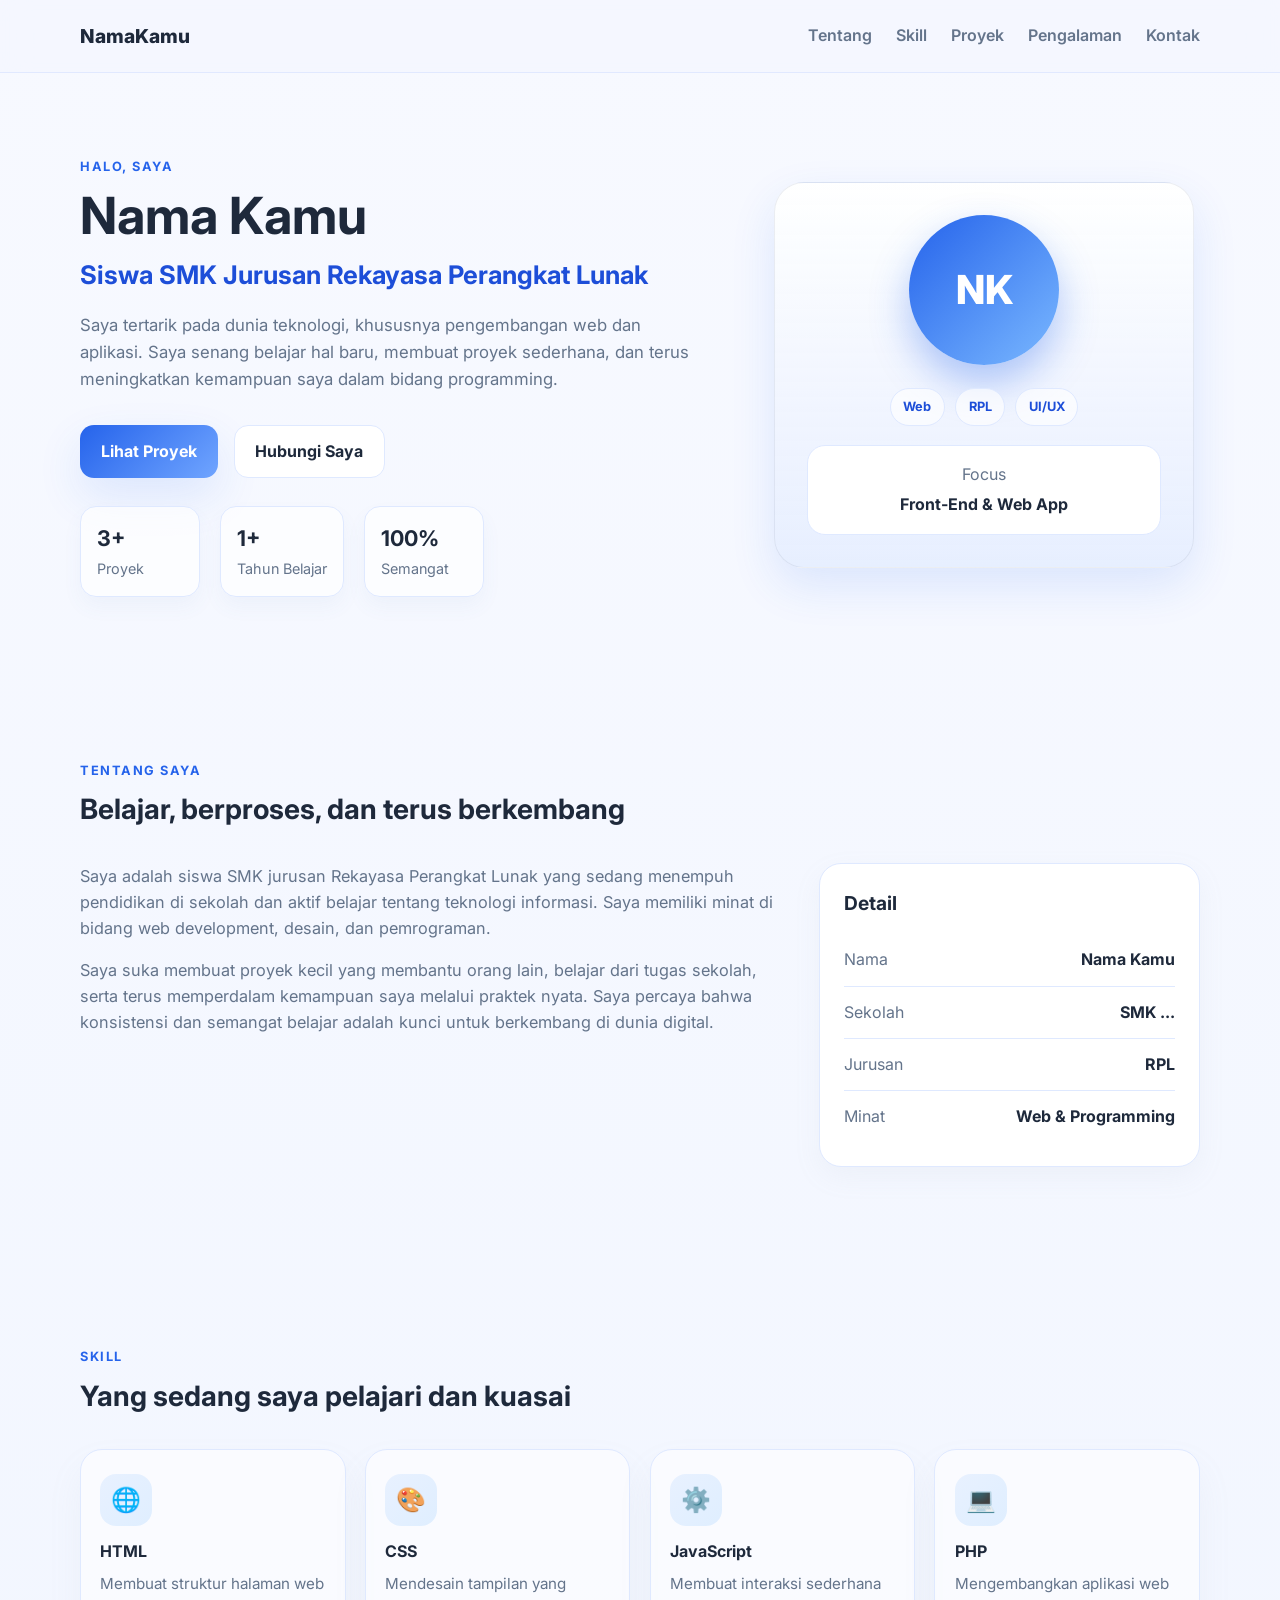
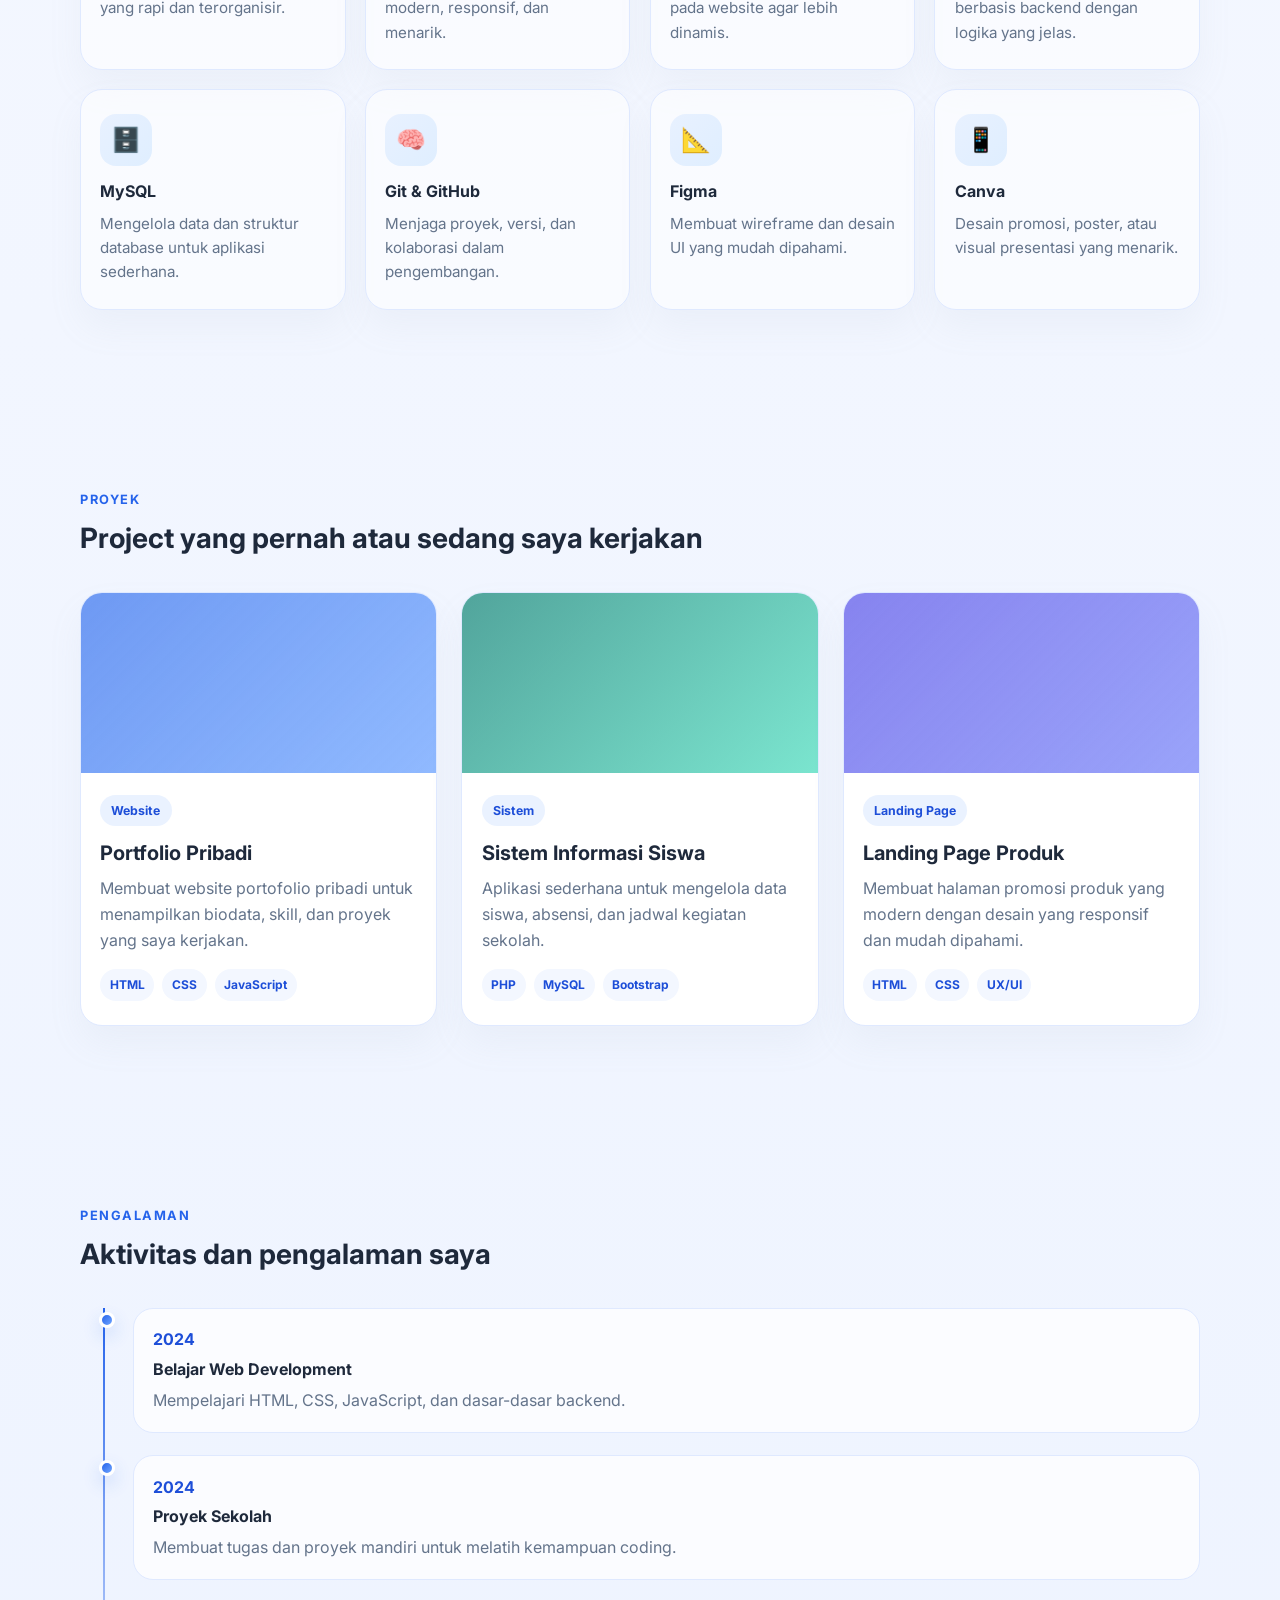
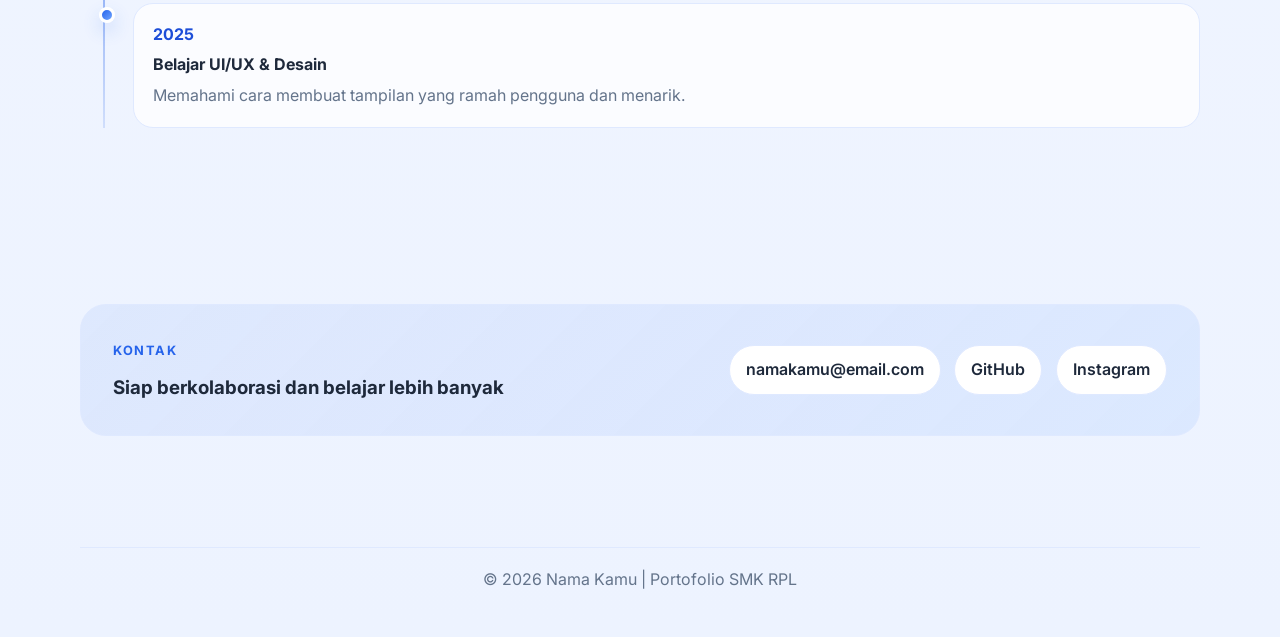
==== index.html @ 7b2271f1 "Add responsive portfolio website for SMK RPL student" ====
<!DOCTYPE html>
<html lang="id">
  <head>
    <meta charset="UTF-8" />
    <meta name="viewport" content="width=device-width, initial-scale=1.0" />
    <meta
      name="description"
      content="Portofolio siswa SMK jurusan Rekayasa Perangkat Lunak."
    />
    <title>Portofolio | Nama Kamu</title>
    <link rel="preconnect" href="https://fonts.googleapis.com" />
    <link rel="preconnect" href="https://fonts.gstatic.com" crossorigin />
    <link
      href="https://fonts.googleapis.com/css2?family=Inter:wght@400;500;600;700;800&display=swap"
      rel="stylesheet"
    />
    <link rel="stylesheet" href="style.css" />
  </head>
  <body>
    <header class="header">
      <div class="container nav">
        <a href="#home" class="brand">NamaKamu</a>
        <nav class="nav-menu" id="navMenu">
          <a href="#about">Tentang</a>
          <a href="#skills">Skill</a>
          <a href="#projects">Proyek</a>
          <a href="#experience">Pengalaman</a>
          <a href="#contact">Kontak</a>
        </nav>
        <button class="menu-toggle" id="menuToggle" aria-label="Buka menu">
          <span></span>
          <span></span>
          <span></span>
        </button>
      </div>
    </header>

    <main>
      <section class="hero" id="home">
        <div class="container hero-grid">
          <div class="hero-content">
            <p class="eyebrow">Halo, saya</p>
            <h1>Nama Kamu</h1>
            <h2>Siswa SMK Jurusan Rekayasa Perangkat Lunak</h2>
            <p class="lead">
              Saya tertarik pada dunia teknologi, khususnya pengembangan web dan
              aplikasi. Saya senang belajar hal baru, membuat proyek sederhana,
              dan terus meningkatkan kemampuan saya dalam bidang programming.
            </p>

            <div class="hero-actions">
              <a href="#projects" class="btn btn-primary">Lihat Proyek</a>
              <a href="#contact" class="btn btn-secondary">Hubungi Saya</a>
            </div>

            <ul class="mini-stats">
              <li><strong>3+</strong><span>Proyek</span></li>
              <li><strong>1+</strong><span>Tahun Belajar</span></li>
              <li><strong>100%</strong><span>Semangat</span></li>
            </ul>
          </div>

          <div class="hero-visual" aria-label="Ilustrasi profil">
            <div class="profile-card">
              <div class="avatar">NK</div>
              <div class="card-badges">
                <span>Web</span>
                <span>RPL</span>
                <span>UI/UX</span>
              </div>
              <div class="info-box">
                <p>Focus</p>
                <strong>Front-End & Web App</strong>
              </div>
            </div>
          </div>
        </div>
      </section>

      <section class="about section" id="about">
        <div class="container">
          <div class="section-heading">
            <p class="eyebrow">Tentang Saya</p>
            <h3>Belajar, berproses, dan terus berkembang</h3>
          </div>

          <div class="about-grid">
            <div class="about-text">
              <p>
                Saya adalah siswa SMK jurusan Rekayasa Perangkat Lunak yang
                sedang menempuh pendidikan di sekolah dan aktif belajar tentang
                teknologi informasi. Saya memiliki minat di bidang web development,
                desain, dan pemrograman.
              </p>
              <p>
                Saya suka membuat proyek kecil yang membantu orang lain, belajar
                dari tugas sekolah, serta terus memperdalam kemampuan saya melalui
                praktek nyata. Saya percaya bahwa konsistensi dan semangat belajar
                adalah kunci untuk berkembang di dunia digital.
              </p>
            </div>

            <div class="about-panel">
              <h4>Detail</h4>
              <ul>
                <li><span>Nama</span><strong>Nama Kamu</strong></li>
                <li><span>Sekolah</span><strong>SMK ...</strong></li>
                <li><span>Jurusan</span><strong>RPL</strong></li>
                <li><span>Minat</span><strong>Web & Programming</strong></li>
              </ul>
            </div>
          </div>
        </div>
      </section>

      <section class="skills section" id="skills">
        <div class="container">
          <div class="section-heading">
            <p class="eyebrow">Skill</p>
            <h3>Yang sedang saya pelajari dan kuasai</h3>
          </div>

          <div class="skills-grid">
            <div class="skill-card">
              <span class="skill-icon">🌐</span>
              <h4>HTML</h4>
              <p>Membuat struktur halaman web yang rapi dan terorganisir.</p>
            </div>
            <div class="skill-card">
              <span class="skill-icon">🎨</span>
              <h4>CSS</h4>
              <p>Mendesain tampilan yang modern, responsif, dan menarik.</p>
            </div>
            <div class="skill-card">
              <span class="skill-icon">⚙️</span>
              <h4>JavaScript</h4>
              <p>Membuat interaksi sederhana pada website agar lebih dinamis.</p>
            </div>
            <div class="skill-card">
              <span class="skill-icon">💻</span>
              <h4>PHP</h4>
              <p>Mengembangkan aplikasi web berbasis backend dengan logika yang jelas.</p>
            </div>
            <div class="skill-card">
              <span class="skill-icon">🗄️</span>
              <h4>MySQL</h4>
              <p>Mengelola data dan struktur database untuk aplikasi sederhana.</p>
            </div>
            <div class="skill-card">
              <span class="skill-icon">🧠</span>
              <h4>Git & GitHub</h4>
              <p>Menjaga proyek, versi, dan kolaborasi dalam pengembangan.</p>
            </div>
            <div class="skill-card">
              <span class="skill-icon">📐</span>
              <h4>Figma</h4>
              <p>Membuat wireframe dan desain UI yang mudah dipahami.</p>
            </div>
            <div class="skill-card">
              <span class="skill-icon">📱</span>
              <h4>Canva</h4>
              <p>Desain promosi, poster, atau visual presentasi yang menarik.</p>
            </div>
          </div>
        </div>
      </section>

      <section class="projects section" id="projects">
        <div class="container">
          <div class="section-heading">
            <p class="eyebrow">Proyek</p>
            <h3>Project yang pernah atau sedang saya kerjakan</h3>
          </div>

          <div class="project-grid">
            <article class="project-card">
              <div class="project-thumb one"></div>
              <div class="project-body">
                <span class="tag">Website</span>
                <h4>Portfolio Pribadi</h4>
                <p>
                  Membuat website portofolio pribadi untuk menampilkan biodata,
                  skill, dan proyek yang saya kerjakan.
                </p>
                <ul>
                  <li>HTML</li>
                  <li>CSS</li>
                  <li>JavaScript</li>
                </ul>
              </div>
            </article>

            <article class="project-card">
              <div class="project-thumb two"></div>
              <div class="project-body">
                <span class="tag">Sistem</span>
                <h4>Sistem Informasi Siswa</h4>
                <p>
                  Aplikasi sederhana untuk mengelola data siswa, absensi, dan
                  jadwal kegiatan sekolah.
                </p>
                <ul>
                  <li>PHP</li>
                  <li>MySQL</li>
                  <li>Bootstrap</li>
                </ul>
              </div>
            </article>

            <article class="project-card">
              <div class="project-thumb three"></div>
              <div class="project-body">
                <span class="tag">Landing Page</span>
                <h4>Landing Page Produk</h4>
                <p>
                  Membuat halaman promosi produk yang modern dengan desain yang
                  responsif dan mudah dipahami.
                </p>
                <ul>
                  <li>HTML</li>
                  <li>CSS</li>
                  <li>UX/UI</li>
                </ul>
              </div>
            </article>
          </div>
        </div>
      </section>

      <section class="experience section" id="experience">
        <div class="container">
          <div class="section-heading">
            <p class="eyebrow">Pengalaman</p>
            <h3>Aktivitas dan pengalaman saya</h3>
          </div>

          <div class="timeline">
            <div class="timeline-item">
              <span class="dot"></span>
              <div>
                <p class="year">2024</p>
                <h4>Belajar Web Development</h4>
                <p>Mempelajari HTML, CSS, JavaScript, dan dasar-dasar backend.</p>
              </div>
            </div>
            <div class="timeline-item">
              <span class="dot"></span>
              <div>
                <p class="year">2024</p>
                <h4>Proyek Sekolah</h4>
                <p>Membuat tugas dan proyek mandiri untuk melatih kemampuan coding.</p>
              </div>
            </div>
            <div class="timeline-item">
              <span class="dot"></span>
              <div>
                <p class="year">2025</p>
                <h4>Belajar UI/UX & Desain</h4>
                <p>Memahami cara membuat tampilan yang ramah pengguna dan menarik.</p>
              </div>
            </div>
          </div>
        </div>
      </section>

      <section class="contact section" id="contact">
        <div class="container contact-box">
          <div>
            <p class="eyebrow">Kontak</p>
            <h3>Siap berkolaborasi dan belajar lebih banyak</h3>
          </div>

          <div class="contact-links">
            <a href="mailto:namakamu@email.com">namakamu@email.com</a>
            <a href="https://github.com/namakamu" target="_blank" rel="noreferrer">GitHub</a>
            <a href="https://instagram.com/namakamu" target="_blank" rel="noreferrer">Instagram</a>
          </div>
        </div>
      </section>
    </main>

    <footer class="footer">
      <div class="container footer-wrap">
        <p>© <span id="year"></span> Nama Kamu | Portofolio SMK RPL</p>
      </div>
    </footer>

    <script src="script.js"></script>
  </body>
</html>
---- style.css ----
:root {
  --bg: #f4f7ff;
  --bg-strong: #eef3ff;
  --surface: #ffffff;
  --surface-2: #edf4ff;
  --primary: #2563eb;
  --primary-dark: #1d4ed8;
  --accent: #70a5ff;
  --text: #1e293b;
  --muted: #64748b;
  --border: #dfe9ff;
  --shadow: 0 18px 45px rgba(37, 99, 235, 0.12);
}

* {
  box-sizing: border-box;
  margin: 0;
  padding: 0;
}

html {
  scroll-behavior: smooth;
}

body {
  font-family: "Inter", sans-serif;
  background: linear-gradient(180deg, #f7f9ff 0%, #edf3ff 100%);
  color: var(--text);
  line-height: 1.6;
}

a {
  text-decoration: none;
  color: inherit;
}

img {
  max-width: 100%;
}

.container {
  width: min(1120px, calc(100% - 2rem));
  margin: 0 auto;
}

.section {
  padding: 5.5rem 0;
}

.eyebrow {
  display: inline-block;
  font-size: 0.8rem;
  font-weight: 700;
  letter-spacing: 0.12em;
  text-transform: uppercase;
  color: var(--primary);
  margin-bottom: 0.75rem;
}

.section-heading {
  margin-bottom: 2.25rem;
}

.section-heading h3 {
  font-size: clamp(1.75rem, 2vw, 2.6rem);
  line-height: 1.2;
  max-width: 650px;
}

.header {
  position: sticky;
  top: 0;
  z-index: 10;
  backdrop-filter: blur(14px);
  background: rgba(244, 247, 255, 0.8);
  border-bottom: 1px solid rgba(147, 177, 255, 0.2);
}

.nav {
  min-height: 72px;
  display: flex;
  align-items: center;
  justify-content: space-between;
}

.brand {
  font-size: 1.2rem;
  font-weight: 800;
  color: var(--text);
}

.nav-menu {
  display: flex;
  gap: 1.5rem;
  align-items: center;
}

.nav-menu a {
  color: var(--muted);
  font-weight: 600;
  transition: 0.2s ease;
}

.nav-menu a:hover,
.nav-menu a:focus-visible {
  color: var(--primary);
}

.menu-toggle {
  display: none;
  width: 44px;
  height: 44px;
  border: 1px solid var(--border);
  border-radius: 12px;
  background: var(--surface);
  cursor: pointer;
}

.menu-toggle span {
  display: block;
  width: 20px;
  height: 2px;
  background: var(--text);
  margin: 5px auto;
  border-radius: 10px;
}

.hero {
  padding: 5rem 0 4.5rem;
}

.hero-grid {
  display: grid;
  grid-template-columns: 1.2fr 0.8fr;
  align-items: center;
  gap: 2.5rem;
}

.hero-content h1 {
  font-size: clamp(2.5rem, 4vw, 4.4rem);
  line-height: 1.05;
  margin-bottom: 0.75rem;
}

.hero-content h2 {
  font-size: clamp(1.2rem, 2vw, 1.8rem);
  color: var(--primary-dark);
  font-weight: 700;
  margin-bottom: 1rem;
}

.lead {
  font-size: 1.05rem;
  color: var(--muted);
  max-width: 620px;
}

.hero-actions {
  display: flex;
  flex-wrap: wrap;
  gap: 1rem;
  margin: 2rem 0 1.75rem;
}

.btn {
  display: inline-flex;
  align-items: center;
  justify-content: center;
  min-height: 48px;
  padding: 0.8rem 1.3rem;
  border-radius: 14px;
  font-weight: 700;
  transition: 0.2s ease;
}

.btn-primary {
  background: linear-gradient(135deg, var(--primary) 0%, var(--accent) 100%);
  color: white;
  box-shadow: var(--shadow);
}

.btn-primary:hover {
  transform: translateY(-1px);
}

.btn-secondary {
  background: var(--surface);
  border: 1px solid var(--border);
  color: var(--text);
}

.mini-stats {
  list-style: none;
  display: flex;
  flex-wrap: wrap;
  gap: 1.25rem;
  margin-top: 1.2rem;
}

.mini-stats li {
  min-width: 120px;
  background: rgba(255, 255, 255, 0.7);
  border: 1px solid var(--border);
  border-radius: 16px;
  padding: 0.9rem 1rem;
  box-shadow: 0 10px 20px rgba(84, 116, 186, 0.05);
}

.mini-stats strong {
  display: block;
  font-size: 1.35rem;
  color: var(--text);
}

.mini-stats span {
  color: var(--muted);
  font-size: 0.9rem;
}

.hero-visual {
  display: flex;
  justify-content: center;
}

.profile-card {
  width: min(100%, 420px);
  background: linear-gradient(180deg, rgba(255,255,255,0.9), rgba(227,236,255,0.8));
  border: 1px solid rgba(148, 163, 184, 0.18);
  border-radius: 30px;
  padding: 2rem;
  box-shadow: var(--shadow);
  position: relative;
}

.avatar {
  width: 150px;
  height: 150px;
  border-radius: 50%;
  margin: 0 auto 1.4rem;
  display: grid;
  place-items: center;
  font-size: 2.5rem;
  font-weight: 800;
  color: white;
  background: linear-gradient(135deg, #2563eb, #7ab8ff);
  box-shadow: 0 18px 38px rgba(37, 99, 235, 0.35);
}

.card-badges {
  display: flex;
  justify-content: center;
  flex-wrap: wrap;
  gap: 0.6rem;
  margin-bottom: 1.2rem;
}

.card-badges span {
  padding: 0.5rem 0.8rem;
  background: rgba(255,255,255,0.65);
  border: 1px solid var(--border);
  border-radius: 999px;
  font-size: 0.8rem;
  font-weight: 700;
  color: var(--primary-dark);
}

.info-box {
  background: var(--surface);
  border: 1px solid var(--border);
  border-radius: 18px;
  padding: 1rem 1.1rem;
  text-align: center;
}

.info-box p {
  color: var(--muted);
  margin-bottom: 0.25rem;
}

.about-grid {
  display: grid;
  grid-template-columns: 1.3fr 0.7fr;
  gap: 2rem;
  align-items: start;
}

.about-text {
  color: var(--muted);
  font-size: 1.02rem;
}

.about-text p + p {
  margin-top: 1rem;
}

.about-panel {
  background: var(--surface);
  border: 1px solid var(--border);
  border-radius: 22px;
  padding: 1.5rem;
  box-shadow: 0 10px 28px rgba(148, 163, 184, 0.08);
}

.about-panel h4 {
  font-size: 1.2rem;
  margin-bottom: 1rem;
}

.about-panel ul {
  list-style: none;
}

.about-panel li {
  display: flex;
  justify-content: space-between;
  gap: 1rem;
  padding: 0.8rem 0;
  border-bottom: 1px solid var(--border);
}

.about-panel li:last-child {
  border-bottom: none;
}

.about-panel li span {
  color: var(--muted);
}

.skills-grid {
  display: grid;
  grid-template-columns: repeat(4, minmax(0, 1fr));
  gap: 1.2rem;
}

.skill-card {
  background: rgba(255, 255, 255, 0.6);
  border: 1px solid var(--border);
  border-radius: 22px;
  padding: 1.5rem 1.2rem;
  box-shadow: 0 18px 35px rgba(148, 163, 184, 0.08);
}

.skill-icon {
  display: inline-flex;
  width: 52px;
  height: 52px;
  align-items: center;
  justify-content: center;
  border-radius: 16px;
  background: linear-gradient(135deg, #e8f1ff, #dfeeff);
  font-size: 1.5rem;
  margin-bottom: 0.8rem;
}

.skill-card h4 {
  margin-bottom: 0.45rem;
}

.skill-card p {
  color: var(--muted);
  font-size: 0.95rem;
}

.project-grid {
  display: grid;
  grid-template-columns: repeat(3, minmax(0, 1fr));
  gap: 1.5rem;
}

.project-card {
  background: var(--surface);
  border: 1px solid var(--border);
  border-radius: 22px;
  overflow: hidden;
  box-shadow: 0 18px 35px rgba(148, 163, 184, 0.08);
}

.project-thumb {
  height: 180px;
  background-size: cover;
  background-position: center;
}

.project-thumb.one {
  background: linear-gradient(135deg, rgba(37,99,235,0.6), rgba(112,165,255,0.75)),
    linear-gradient(135deg, #dbeafe, #eff6ff);
}

.project-thumb.two {
  background: linear-gradient(135deg, rgba(15,118,110,0.65), rgba(93,223,196,0.8)),
    linear-gradient(135deg, #ccfbf1, #f0fdfa);
}

.project-thumb.three {
  background: linear-gradient(135deg, rgba(79,70,229,0.62), rgba(129,140,248,0.78)),
    linear-gradient(135deg, #e0e7ff, #eef2ff);
}

.project-body {
  padding: 1.4rem 1.2rem 1.5rem;
}

.tag {
  display: inline-block;
  padding: 0.35rem 0.7rem;
  border-radius: 999px;
  background: #eaf2ff;
  color: var(--primary-dark);
  font-size: 0.77rem;
  font-weight: 700;
  margin-bottom: 0.7rem;
}

.project-body h4 {
  margin-bottom: 0.45rem;
  font-size: 1.25rem;
}

.project-body p {
  color: var(--muted);
  margin-bottom: 1rem;
}

.project-body ul {
  list-style: none;
  display: flex;
  flex-wrap: wrap;
  gap: 0.5rem;
}

.project-body li {
  padding: 0.38rem 0.6rem;
  border-radius: 999px;
  background: #f3f7ff;
  color: var(--primary-dark);
  font-size: 0.75rem;
  font-weight: 700;
}

.timeline {
  position: relative;
  display: grid;
  gap: 1.4rem;
  margin-left: 1rem;
}

.timeline::before {
  content: "";
  position: absolute;
  left: 7px;
  top: 0;
  bottom: 0;
  width: 2px;
  background: linear-gradient(180deg, var(--primary), rgba(37,99,235,0.15));
}

.timeline-item {
  position: relative;
  display: grid;
  grid-template-columns: 18px 1fr;
  align-items: start;
  gap: 1rem;
  padding-left: 0.2rem;
}

.dot {
  position: relative;
  width: 16px;
  height: 16px;
  border-radius: 50%;
  background: linear-gradient(135deg, var(--primary), var(--accent));
  border: 3px solid white;
  box-shadow: 0 8px 18px rgba(37,99,235,0.2);
  margin-top: 0.3rem;
  z-index: 1;
}

.timeline-item div {
  background: rgba(255,255,255,0.75);
  border: 1px solid var(--border);
  border-radius: 20px;
  padding: 1.15rem 1.2rem;
}

.year {
  color: var(--primary-dark);
  font-weight: 700;
  margin-bottom: 0.25rem;
}

.timeline-item h4 {
  margin-bottom: 0.35rem;
}

.timeline-item p:last-child {
  color: var(--muted);
}

.contact-box {
  background: linear-gradient(135deg, rgba(37,99,235,0.08), rgba(112,165,255,0.14));
  border: 1px solid var(--border);
  border-radius: 26px;
  padding: 2rem;
  display: flex;
  align-items: center;
  justify-content: space-between;
  gap: 1rem;
}

.contact-links {
  display: flex;
  flex-wrap: wrap;
  gap: 0.85rem;
}

.contact-links a {
  background: var(--surface);
  border: 1px solid var(--border);
  border-radius: 999px;
  padding: 0.72rem 1rem;
  font-weight: 600;
  color: var(--text);
}

.footer {
  padding: 1.4rem 0 2.8rem;
}

.footer-wrap {
  border-top: 1px solid var(--border);
  padding-top: 1.2rem;
  text-align: center;
  color: var(--muted);
}

@media (max-width: 900px) {
  .hero-grid,
  .about-grid,
  .skills-grid,
  .project-grid {
    grid-template-columns: 1fr 1fr;
  }

  .hero-grid,
  .about-grid,
  .contact-box {
    grid-template-columns: 1fr;
    display: grid;
  }

  .skills-grid {
    grid-template-columns: repeat(2, minmax(0, 1fr));
  }

  .project-grid {
    grid-template-columns: 1fr;
  }
}

@media (max-width: 680px) {
  .nav {
    position: relative;
  }

  .menu-toggle {
    display: block;
  }

  .nav-menu {
    position: absolute;
    top: calc(100% + 0.7rem);
    left: 0;
    right: 0;
    display: none;
    flex-direction: column;
    align-items: flex-start;
    background: rgba(255, 255, 255, 0.95);
    border: 1px solid var(--border);
    border-radius: 16px;
    padding: 1rem;
    box-shadow: 0 18px 35px rgba(15, 23, 42, 0.08);
  }

  .nav-menu.open {
    display: flex;
  }

  .hero {
    padding-top: 3.5rem;
  }

  .hero-grid,
  .skills-grid {
    grid-template-columns: 1fr;
  }

  .contact-box {
    padding: 1.4rem;
    display: grid;
  }
}
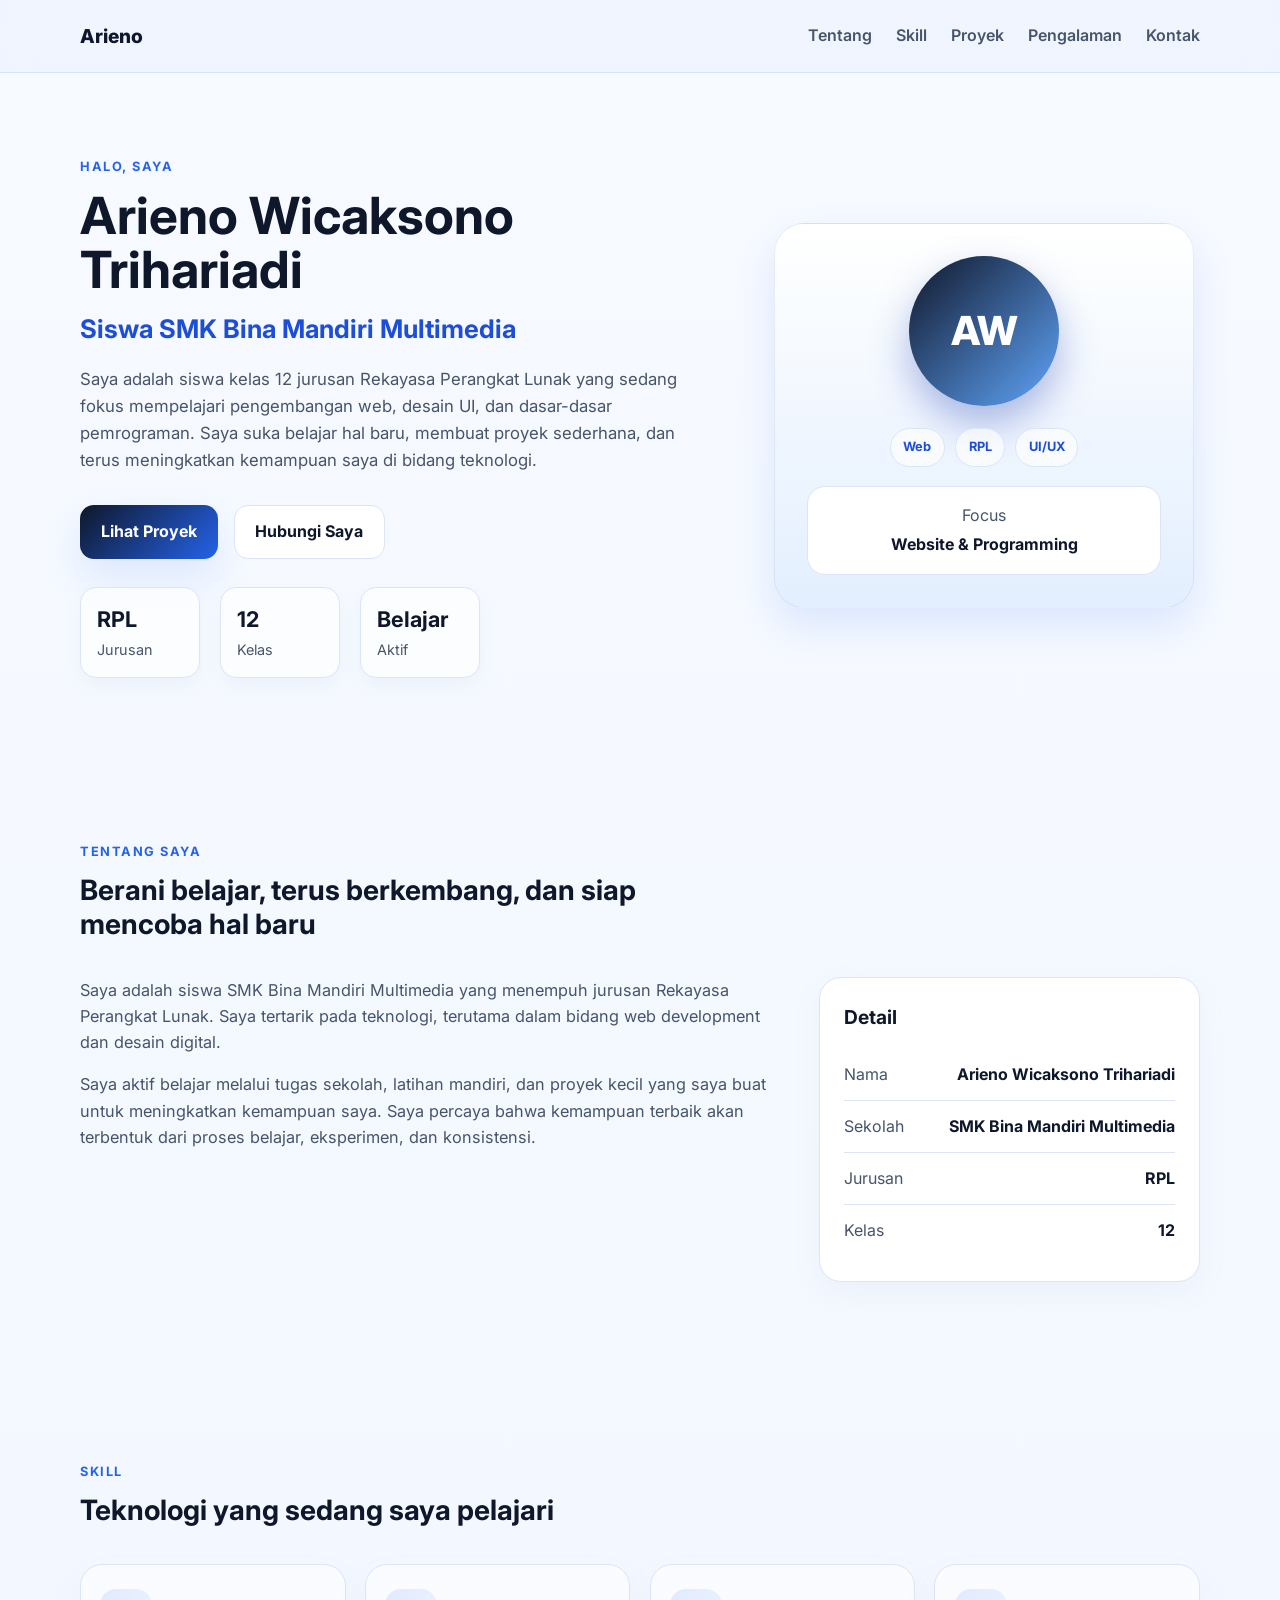
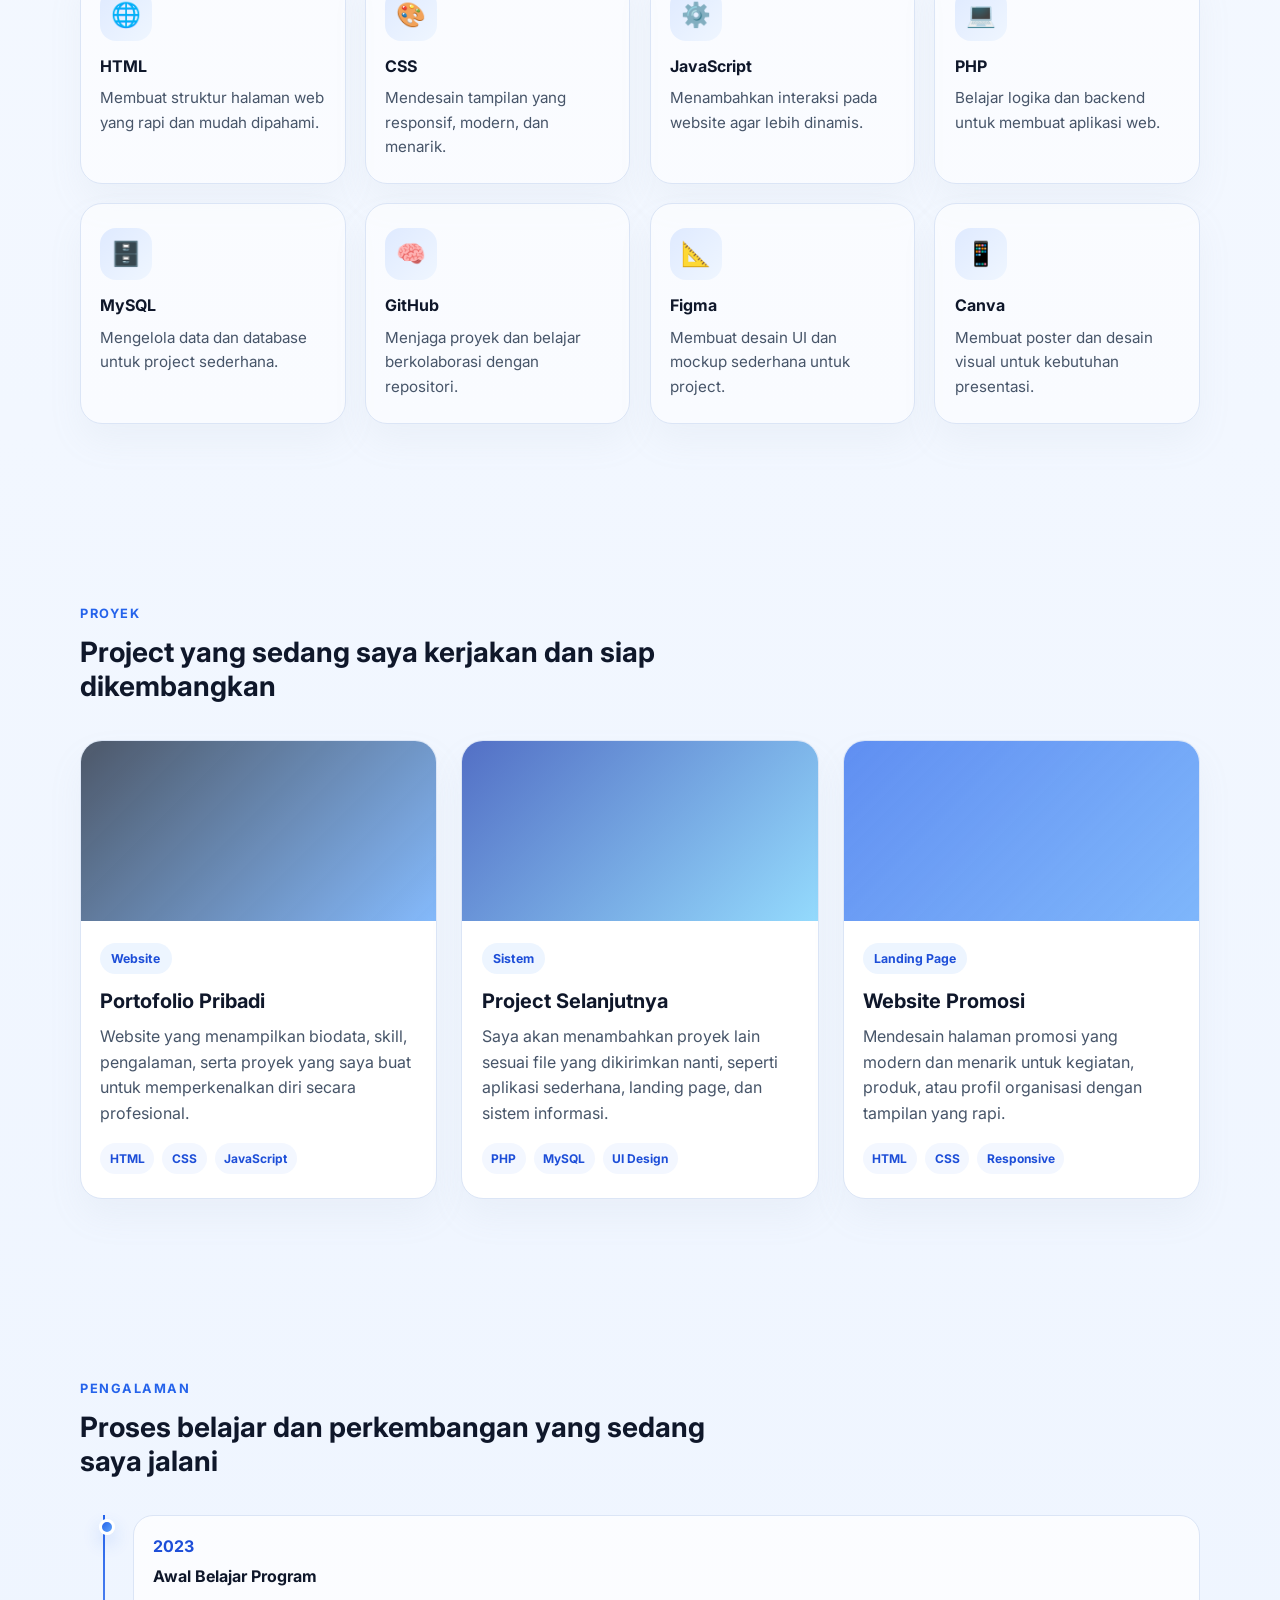
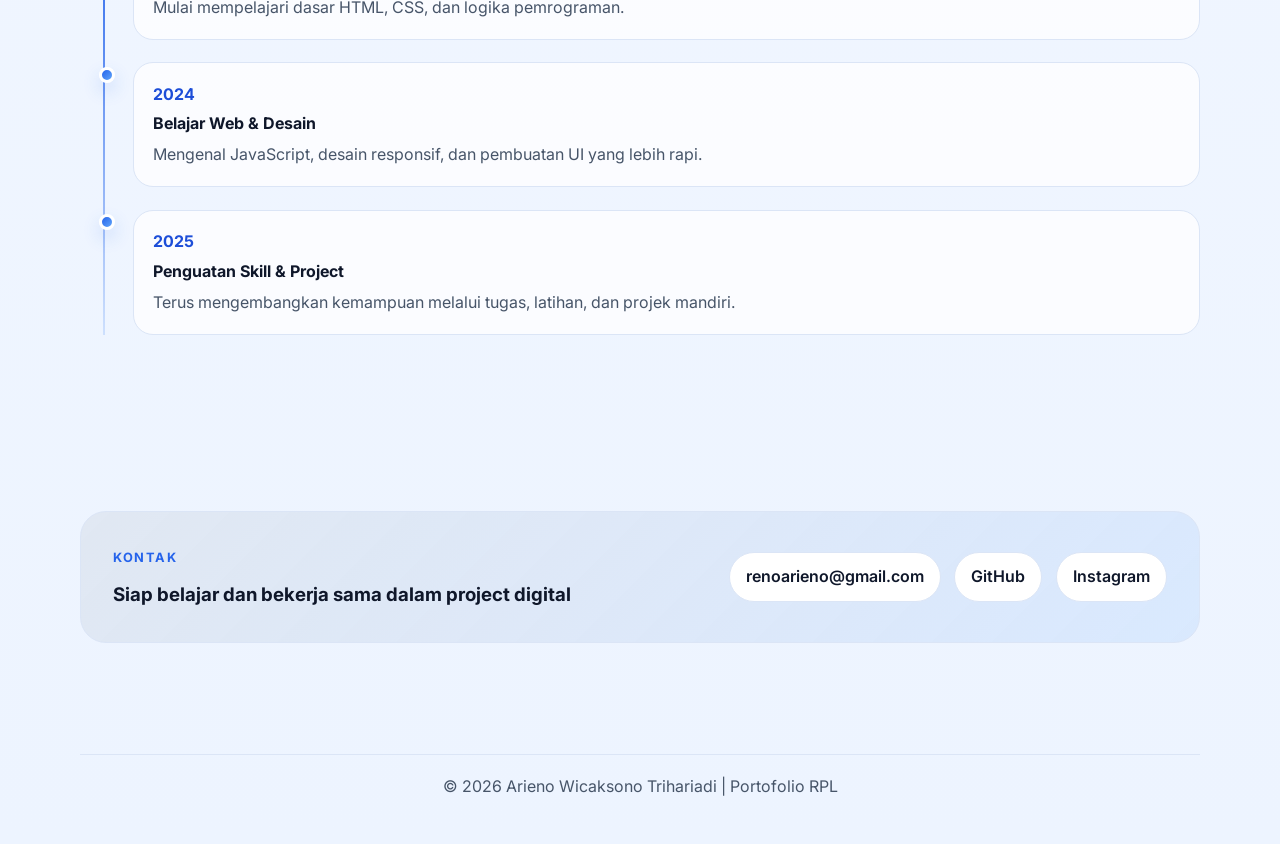
==== commit 7d26f2e1: "Personalize portfolio for Arieno Wicaksono Trihariadi with navy blue color theme and RPL content." ====
--- a/index.html
+++ b/index.html
@@ -5,9 +5,9 @@
     <meta name="viewport" content="width=device-width, initial-scale=1.0" />
     <meta
       name="description"
-      content="Portofolio siswa SMK jurusan Rekayasa Perangkat Lunak."
+      content="Portofolio Arieno Wicaksono Trihariadi - siswa SMK Bina Mandiri Multimedia jurusan RPL."
     />
-    <title>Portofolio | Nama Kamu</title>
+    <title>Arieno Wicaksono Trihariadi | Portofolio</title>
     <link rel="preconnect" href="https://fonts.googleapis.com" />
     <link rel="preconnect" href="https://fonts.gstatic.com" crossorigin />
     <link
@@ -19,7 +19,7 @@
   <body>
     <header class="header">
       <div class="container nav">
-        <a href="#home" class="brand">NamaKamu</a>
+        <a href="#home" class="brand">Arieno</a>
         <nav class="nav-menu" id="navMenu">
           <a href="#about">Tentang</a>
           <a href="#skills">Skill</a>
@@ -40,12 +40,13 @@
         <div class="container hero-grid">
           <div class="hero-content">
             <p class="eyebrow">Halo, saya</p>
-            <h1>Nama Kamu</h1>
-            <h2>Siswa SMK Jurusan Rekayasa Perangkat Lunak</h2>
+            <h1>Arieno Wicaksono Trihariadi</h1>
+            <h2>Siswa SMK Bina Mandiri Multimedia</h2>
             <p class="lead">
-              Saya tertarik pada dunia teknologi, khususnya pengembangan web dan
-              aplikasi. Saya senang belajar hal baru, membuat proyek sederhana,
-              dan terus meningkatkan kemampuan saya dalam bidang programming.
+              Saya adalah siswa kelas 12 jurusan Rekayasa Perangkat Lunak yang
+              sedang fokus mempelajari pengembangan web, desain UI, dan dasar-dasar
+              pemrograman. Saya suka belajar hal baru, membuat proyek sederhana,
+              dan terus meningkatkan kemampuan saya di bidang teknologi.
             </p>
 
             <div class="hero-actions">
@@ -54,15 +55,15 @@
             </div>
 
             <ul class="mini-stats">
-              <li><strong>3+</strong><span>Proyek</span></li>
-              <li><strong>1+</strong><span>Tahun Belajar</span></li>
-              <li><strong>100%</strong><span>Semangat</span></li>
+              <li><strong>RPL</strong><span>Jurusan</span></li>
+              <li><strong>12</strong><span>Kelas</span></li>
+              <li><strong>Belajar</strong><span>Aktif</span></li>
             </ul>
           </div>
 
           <div class="hero-visual" aria-label="Ilustrasi profil">
             <div class="profile-card">
-              <div class="avatar">NK</div>
+              <div class="avatar">AW</div>
               <div class="card-badges">
                 <span>Web</span>
                 <span>RPL</span>
@@ -70,7 +71,7 @@
               </div>
               <div class="info-box">
                 <p>Focus</p>
-                <strong>Front-End & Web App</strong>
+                <strong>Website & Programming</strong>
               </div>
             </div>
           </div>
@@ -81,32 +82,31 @@
         <div class="container">
           <div class="section-heading">
             <p class="eyebrow">Tentang Saya</p>
-            <h3>Belajar, berproses, dan terus berkembang</h3>
+            <h3>Berani belajar, terus berkembang, dan siap mencoba hal baru</h3>
           </div>
 
           <div class="about-grid">
             <div class="about-text">
               <p>
-                Saya adalah siswa SMK jurusan Rekayasa Perangkat Lunak yang
-                sedang menempuh pendidikan di sekolah dan aktif belajar tentang
-                teknologi informasi. Saya memiliki minat di bidang web development,
-                desain, dan pemrograman.
+                Saya adalah siswa SMK Bina Mandiri Multimedia yang menempuh jurusan
+                Rekayasa Perangkat Lunak. Saya tertarik pada teknologi, terutama
+                dalam bidang web development dan desain digital.
               </p>
               <p>
-                Saya suka membuat proyek kecil yang membantu orang lain, belajar
-                dari tugas sekolah, serta terus memperdalam kemampuan saya melalui
-                praktek nyata. Saya percaya bahwa konsistensi dan semangat belajar
-                adalah kunci untuk berkembang di dunia digital.
+                Saya aktif belajar melalui tugas sekolah, latihan mandiri, dan
+                proyek kecil yang saya buat untuk meningkatkan kemampuan saya. Saya
+                percaya bahwa kemampuan terbaik akan terbentuk dari proses belajar,
+                eksperimen, dan konsistensi.
               </p>
             </div>
 
             <div class="about-panel">
               <h4>Detail</h4>
               <ul>
-                <li><span>Nama</span><strong>Nama Kamu</strong></li>
-                <li><span>Sekolah</span><strong>SMK ...</strong></li>
+                <li><span>Nama</span><strong>Arieno Wicaksono Trihariadi</strong></li>
+                <li><span>Sekolah</span><strong>SMK Bina Mandiri Multimedia</strong></li>
                 <li><span>Jurusan</span><strong>RPL</strong></li>
-                <li><span>Minat</span><strong>Web & Programming</strong></li>
+                <li><span>Kelas</span><strong>12</strong></li>
               </ul>
             </div>
           </div>
@@ -117,49 +117,49 @@
         <div class="container">
           <div class="section-heading">
             <p class="eyebrow">Skill</p>
-            <h3>Yang sedang saya pelajari dan kuasai</h3>
+            <h3>Teknologi yang sedang saya pelajari</h3>
           </div>
 
           <div class="skills-grid">
             <div class="skill-card">
               <span class="skill-icon">🌐</span>
               <h4>HTML</h4>
-              <p>Membuat struktur halaman web yang rapi dan terorganisir.</p>
+              <p>Membuat struktur halaman web yang rapi dan mudah dipahami.</p>
             </div>
             <div class="skill-card">
               <span class="skill-icon">🎨</span>
               <h4>CSS</h4>
-              <p>Mendesain tampilan yang modern, responsif, dan menarik.</p>
+              <p>Mendesain tampilan yang responsif, modern, dan menarik.</p>
             </div>
             <div class="skill-card">
               <span class="skill-icon">⚙️</span>
               <h4>JavaScript</h4>
-              <p>Membuat interaksi sederhana pada website agar lebih dinamis.</p>
+              <p>Menambahkan interaksi pada website agar lebih dinamis.</p>
             </div>
             <div class="skill-card">
               <span class="skill-icon">💻</span>
               <h4>PHP</h4>
-              <p>Mengembangkan aplikasi web berbasis backend dengan logika yang jelas.</p>
+              <p>Belajar logika dan backend untuk membuat aplikasi web.</p>
             </div>
             <div class="skill-card">
               <span class="skill-icon">🗄️</span>
               <h4>MySQL</h4>
-              <p>Mengelola data dan struktur database untuk aplikasi sederhana.</p>
+              <p>Mengelola data dan database untuk project sederhana.</p>
             </div>
             <div class="skill-card">
               <span class="skill-icon">🧠</span>
-              <h4>Git & GitHub</h4>
-              <p>Menjaga proyek, versi, dan kolaborasi dalam pengembangan.</p>
+              <h4>GitHub</h4>
+              <p>Menjaga proyek dan belajar berkolaborasi dengan repositori.</p>
             </div>
             <div class="skill-card">
               <span class="skill-icon">📐</span>
               <h4>Figma</h4>
-              <p>Membuat wireframe dan desain UI yang mudah dipahami.</p>
+              <p>Membuat desain UI dan mockup sederhana untuk project.</p>
             </div>
             <div class="skill-card">
               <span class="skill-icon">📱</span>
               <h4>Canva</h4>
-              <p>Desain promosi, poster, atau visual presentasi yang menarik.</p>
+              <p>Membuat poster dan desain visual untuk kebutuhan presentasi.</p>
             </div>
           </div>
         </div>
@@ -169,7 +169,7 @@
         <div class="container">
           <div class="section-heading">
             <p class="eyebrow">Proyek</p>
-            <h3>Project yang pernah atau sedang saya kerjakan</h3>
+            <h3>Project yang sedang saya kerjakan dan siap dikembangkan</h3>
           </div>
 
           <div class="project-grid">
@@ -177,10 +177,10 @@
               <div class="project-thumb one"></div>
               <div class="project-body">
                 <span class="tag">Website</span>
-                <h4>Portfolio Pribadi</h4>
+                <h4>Portofolio Pribadi</h4>
                 <p>
-                  Membuat website portofolio pribadi untuk menampilkan biodata,
-                  skill, dan proyek yang saya kerjakan.
+                  Website yang menampilkan biodata, skill, pengalaman, serta proyek
+                  yang saya buat untuk memperkenalkan diri secara profesional.
                 </p>
                 <ul>
                   <li>HTML</li>
@@ -194,15 +194,15 @@
               <div class="project-thumb two"></div>
               <div class="project-body">
                 <span class="tag">Sistem</span>
-                <h4>Sistem Informasi Siswa</h4>
+                <h4>Project Selanjutnya</h4>
                 <p>
-                  Aplikasi sederhana untuk mengelola data siswa, absensi, dan
-                  jadwal kegiatan sekolah.
+                  Saya akan menambahkan proyek lain sesuai file yang dikirimkan nanti,
+                  seperti aplikasi sederhana, landing page, dan sistem informasi.
                 </p>
                 <ul>
                   <li>PHP</li>
                   <li>MySQL</li>
-                  <li>Bootstrap</li>
+                  <li>UI Design</li>
                 </ul>
               </div>
             </article>
@@ -211,15 +211,15 @@
               <div class="project-thumb three"></div>
               <div class="project-body">
                 <span class="tag">Landing Page</span>
-                <h4>Landing Page Produk</h4>
+                <h4>Website Promosi</h4>
                 <p>
-                  Membuat halaman promosi produk yang modern dengan desain yang
-                  responsif dan mudah dipahami.
+                  Mendesain halaman promosi yang modern dan menarik untuk kegiatan,
+                  produk, atau profil organisasi dengan tampilan yang rapi.
                 </p>
                 <ul>
                   <li>HTML</li>
                   <li>CSS</li>
-                  <li>UX/UI</li>
+                  <li>Responsive</li>
                 </ul>
               </div>
             </article>
@@ -231,32 +231,32 @@
         <div class="container">
           <div class="section-heading">
             <p class="eyebrow">Pengalaman</p>
-            <h3>Aktivitas dan pengalaman saya</h3>
+            <h3>Proses belajar dan perkembangan yang sedang saya jalani</h3>
           </div>
 
           <div class="timeline">
             <div class="timeline-item">
               <span class="dot"></span>
               <div>
-                <p class="year">2024</p>
-                <h4>Belajar Web Development</h4>
-                <p>Mempelajari HTML, CSS, JavaScript, dan dasar-dasar backend.</p>
+                <p class="year">2023</p>
+                <h4>Awal Belajar Program</h4>
+                <p>Mulai mempelajari dasar HTML, CSS, dan logika pemrograman.</p>
               </div>
             </div>
             <div class="timeline-item">
               <span class="dot"></span>
               <div>
                 <p class="year">2024</p>
-                <h4>Proyek Sekolah</h4>
-                <p>Membuat tugas dan proyek mandiri untuk melatih kemampuan coding.</p>
+                <h4>Belajar Web & Desain</h4>
+                <p>Mengenal JavaScript, desain responsif, dan pembuatan UI yang lebih rapi.</p>
               </div>
             </div>
             <div class="timeline-item">
               <span class="dot"></span>
               <div>
                 <p class="year">2025</p>
-                <h4>Belajar UI/UX & Desain</h4>
-                <p>Memahami cara membuat tampilan yang ramah pengguna dan menarik.</p>
+                <h4>Penguatan Skill & Project</h4>
+                <p>Terus mengembangkan kemampuan melalui tugas, latihan, dan projek mandiri.</p>
               </div>
             </div>
           </div>
@@ -267,13 +267,13 @@
         <div class="container contact-box">
           <div>
             <p class="eyebrow">Kontak</p>
-            <h3>Siap berkolaborasi dan belajar lebih banyak</h3>
+            <h3>Siap belajar dan bekerja sama dalam project digital</h3>
           </div>
 
           <div class="contact-links">
-            <a href="mailto:namakamu@email.com">namakamu@email.com</a>
-            <a href="https://github.com/namakamu" target="_blank" rel="noreferrer">GitHub</a>
-            <a href="https://instagram.com/namakamu" target="_blank" rel="noreferrer">Instagram</a>
+            <a href="mailto:renoarieno@gmail.com">renoarieno@gmail.com</a>
+            <a href="https://github.com/HKnami" target="_blank" rel="noreferrer">GitHub</a>
+            <a href="https://instagram.com" target="_blank" rel="noreferrer">Instagram</a>
           </div>
         </div>
       </section>
@@ -281,7 +281,7 @@
 
     <footer class="footer">
       <div class="container footer-wrap">
-        <p>© <span id="year"></span> Nama Kamu | Portofolio SMK RPL</p>
+        <p>© <span id="year"></span> Arieno Wicaksono Trihariadi | Portofolio RPL</p>
       </div>
     </footer>
 
--- a/style.css
+++ b/style.css
@@ -1,15 +1,17 @@
 :root {
-  --bg: #f4f7ff;
-  --bg-strong: #eef3ff;
+  --bg: #eef4ff;
+  --bg-strong: #e4ecff;
   --surface: #ffffff;
-  --surface-2: #edf4ff;
-  --primary: #2563eb;
+  --surface-soft: #f5f8ff;
+  --primary: #0f172a;
   --primary-dark: #1d4ed8;
-  --accent: #70a5ff;
-  --text: #1e293b;
-  --muted: #64748b;
-  --border: #dfe9ff;
-  --shadow: 0 18px 45px rgba(37, 99, 235, 0.12);
+  --primary-mid: #2563eb;
+  --accent: #60a5fa;
+  --accent-soft: #dbeafe;
+  --text: #0f172a;
+  --muted: #475569;
+  --border: #dbe5f6;
+  --shadow: 0 18px 40px rgba(37, 99, 235, 0.12);
 }
 
 * {
@@ -24,7 +26,7 @@
 
 body {
   font-family: "Inter", sans-serif;
-  background: linear-gradient(180deg, #f7f9ff 0%, #edf3ff 100%);
+  background: linear-gradient(180deg, #f7faff 0%, #edf4ff 100%);
   color: var(--text);
   line-height: 1.6;
 }
@@ -53,7 +55,7 @@
   font-weight: 700;
   letter-spacing: 0.12em;
   text-transform: uppercase;
-  color: var(--primary);
+  color: var(--primary-mid);
   margin-bottom: 0.75rem;
 }
 
@@ -72,8 +74,8 @@
   top: 0;
   z-index: 10;
   backdrop-filter: blur(14px);
-  background: rgba(244, 247, 255, 0.8);
-  border-bottom: 1px solid rgba(147, 177, 255, 0.2);
+  background: rgba(238, 244, 255, 0.8);
+  border-bottom: 1px solid rgba(59, 130, 246, 0.15);
 }
 
 .nav {
@@ -103,7 +105,7 @@
 
 .nav-menu a:hover,
 .nav-menu a:focus-visible {
-  color: var(--primary);
+  color: var(--primary-mid);
 }
 
 .menu-toggle {
@@ -174,7 +176,7 @@
 }
 
 .btn-primary {
-  background: linear-gradient(135deg, var(--primary) 0%, var(--accent) 100%);
+  background: linear-gradient(135deg, var(--primary) 0%, var(--primary-mid) 100%);
   color: white;
   box-shadow: var(--shadow);
 }
@@ -224,12 +226,11 @@
 
 .profile-card {
   width: min(100%, 420px);
-  background: linear-gradient(180deg, rgba(255,255,255,0.9), rgba(227,236,255,0.8));
+  background: linear-gradient(180deg, rgba(255,255,255,0.95), rgba(219,234,254,0.7));
   border: 1px solid rgba(148, 163, 184, 0.18);
   border-radius: 30px;
   padding: 2rem;
   box-shadow: var(--shadow);
-  position: relative;
 }
 
 .avatar {
@@ -242,8 +243,8 @@
   font-size: 2.5rem;
   font-weight: 800;
   color: white;
-  background: linear-gradient(135deg, #2563eb, #7ab8ff);
-  box-shadow: 0 18px 38px rgba(37, 99, 235, 0.35);
+  background: linear-gradient(135deg, #0f172a, #60a5fa);
+  box-shadow: 0 18px 38px rgba(30, 64, 175, 0.35);
 }
 
 .card-badges {
@@ -347,7 +348,7 @@
   align-items: center;
   justify-content: center;
   border-radius: 16px;
-  background: linear-gradient(135deg, #e8f1ff, #dfeeff);
+  background: linear-gradient(135deg, #dfeaff, #eff6ff);
   font-size: 1.5rem;
   margin-bottom: 0.8rem;
 }
@@ -382,18 +383,18 @@
 }
 
 .project-thumb.one {
-  background: linear-gradient(135deg, rgba(37,99,235,0.6), rgba(112,165,255,0.75)),
+  background: linear-gradient(135deg, rgba(15, 23, 42, 0.7), rgba(96, 165, 250, 0.75)),
+    linear-gradient(135deg, #e0f2fe, #eff6ff);
+}
+
+.project-thumb.two {
+  background: linear-gradient(135deg, rgba(30, 64, 175, 0.72), rgba(125, 211, 252, 0.8)),
     linear-gradient(135deg, #dbeafe, #eff6ff);
 }
 
-.project-thumb.two {
-  background: linear-gradient(135deg, rgba(15,118,110,0.65), rgba(93,223,196,0.8)),
-    linear-gradient(135deg, #ccfbf1, #f0fdfa);
-}
-
 .project-thumb.three {
-  background: linear-gradient(135deg, rgba(79,70,229,0.62), rgba(129,140,248,0.78)),
-    linear-gradient(135deg, #e0e7ff, #eef2ff);
+  background: linear-gradient(135deg, rgba(37, 99, 235, 0.68), rgba(96, 165, 250, 0.8)),
+    linear-gradient(135deg, #dbeafe, #f8fbff);
 }
 
 .project-body {
@@ -404,7 +405,7 @@
   display: inline-block;
   padding: 0.35rem 0.7rem;
   border-radius: 999px;
-  background: #eaf2ff;
+  background: #edf5ff;
   color: var(--primary-dark);
   font-size: 0.77rem;
   font-weight: 700;
@@ -451,7 +452,7 @@
   top: 0;
   bottom: 0;
   width: 2px;
-  background: linear-gradient(180deg, var(--primary), rgba(37,99,235,0.15));
+  background: linear-gradient(180deg, var(--primary-mid), rgba(59,130,246,0.18));
 }
 
 .timeline-item {
@@ -468,7 +469,7 @@
   width: 16px;
   height: 16px;
   border-radius: 50%;
-  background: linear-gradient(135deg, var(--primary), var(--accent));
+  background: linear-gradient(135deg, var(--primary-mid), var(--accent));
   border: 3px solid white;
   box-shadow: 0 8px 18px rgba(37,99,235,0.2);
   margin-top: 0.3rem;
@@ -497,7 +498,7 @@
 }
 
 .contact-box {
-  background: linear-gradient(135deg, rgba(37,99,235,0.08), rgba(112,165,255,0.14));
+  background: linear-gradient(135deg, rgba(15, 23, 42, 0.06), rgba(96, 165, 250, 0.14));
   border: 1px solid var(--border);
   border-radius: 26px;
   padding: 2rem;
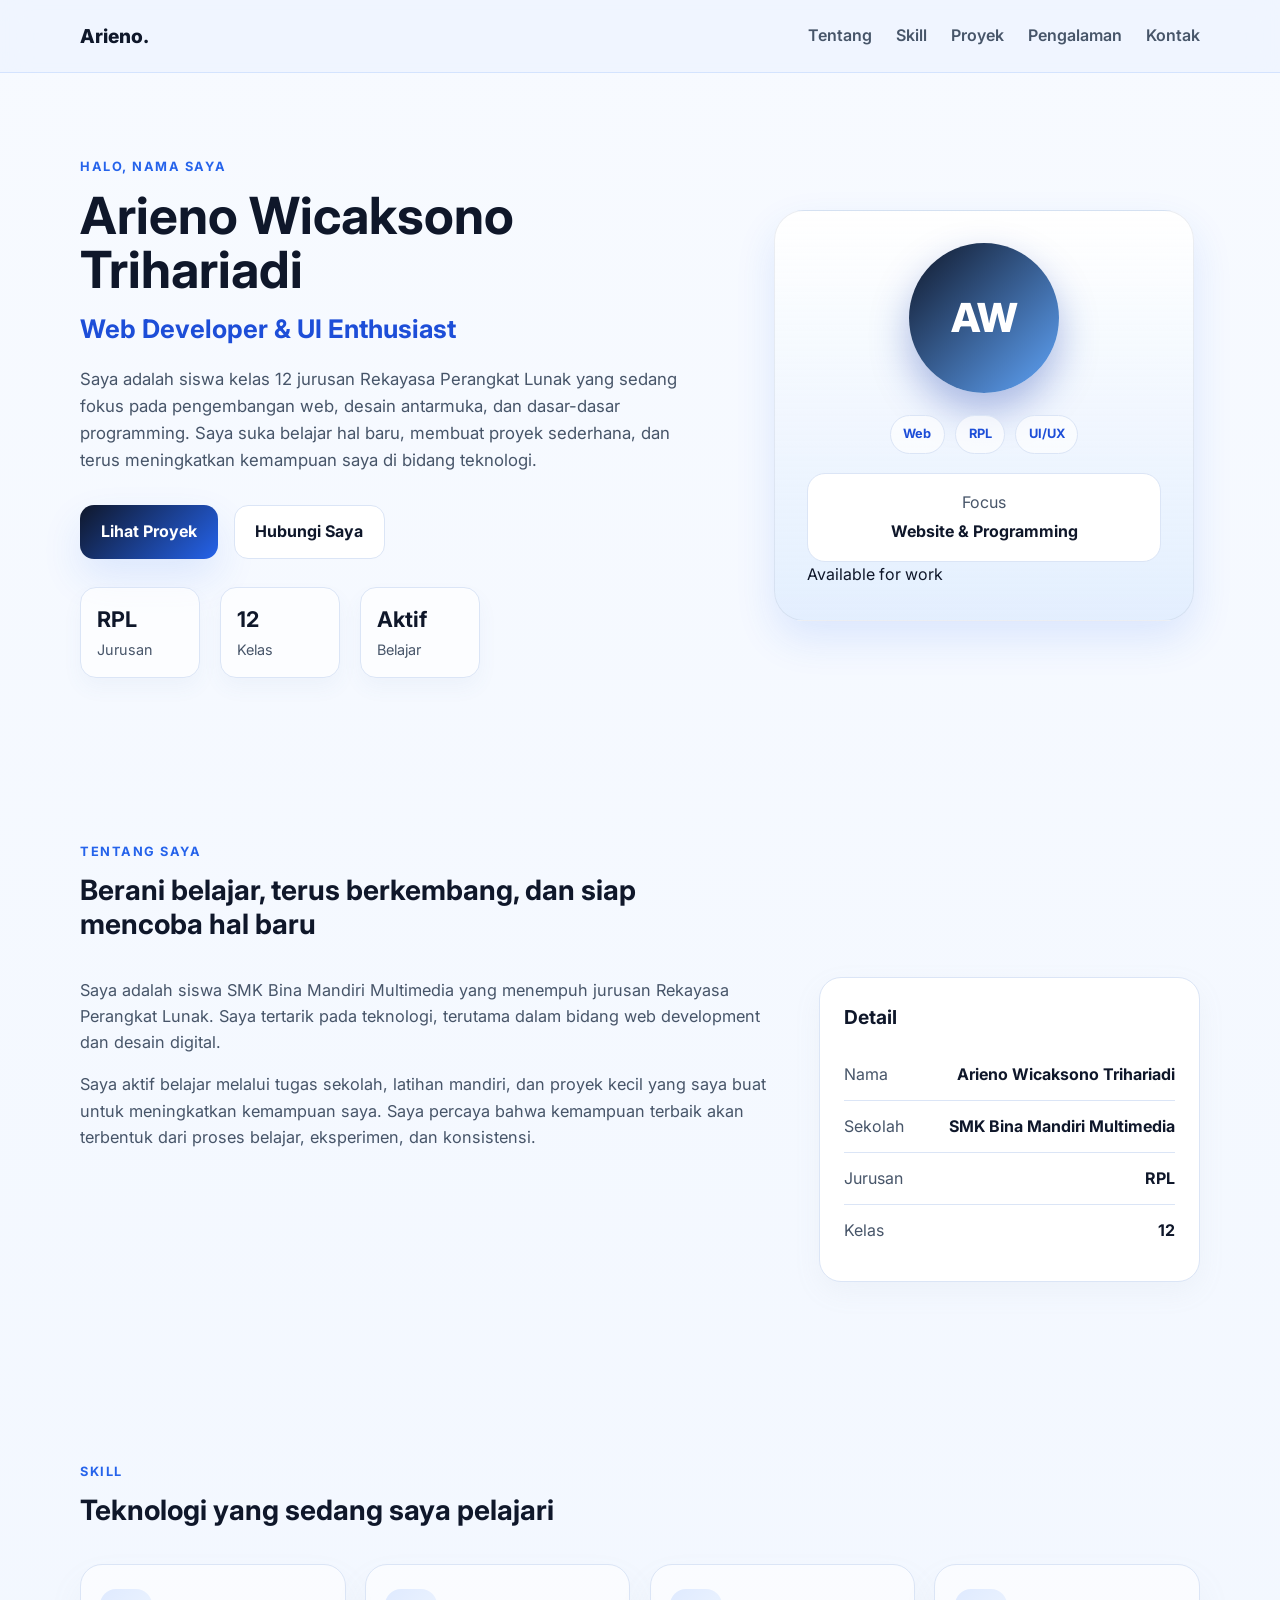
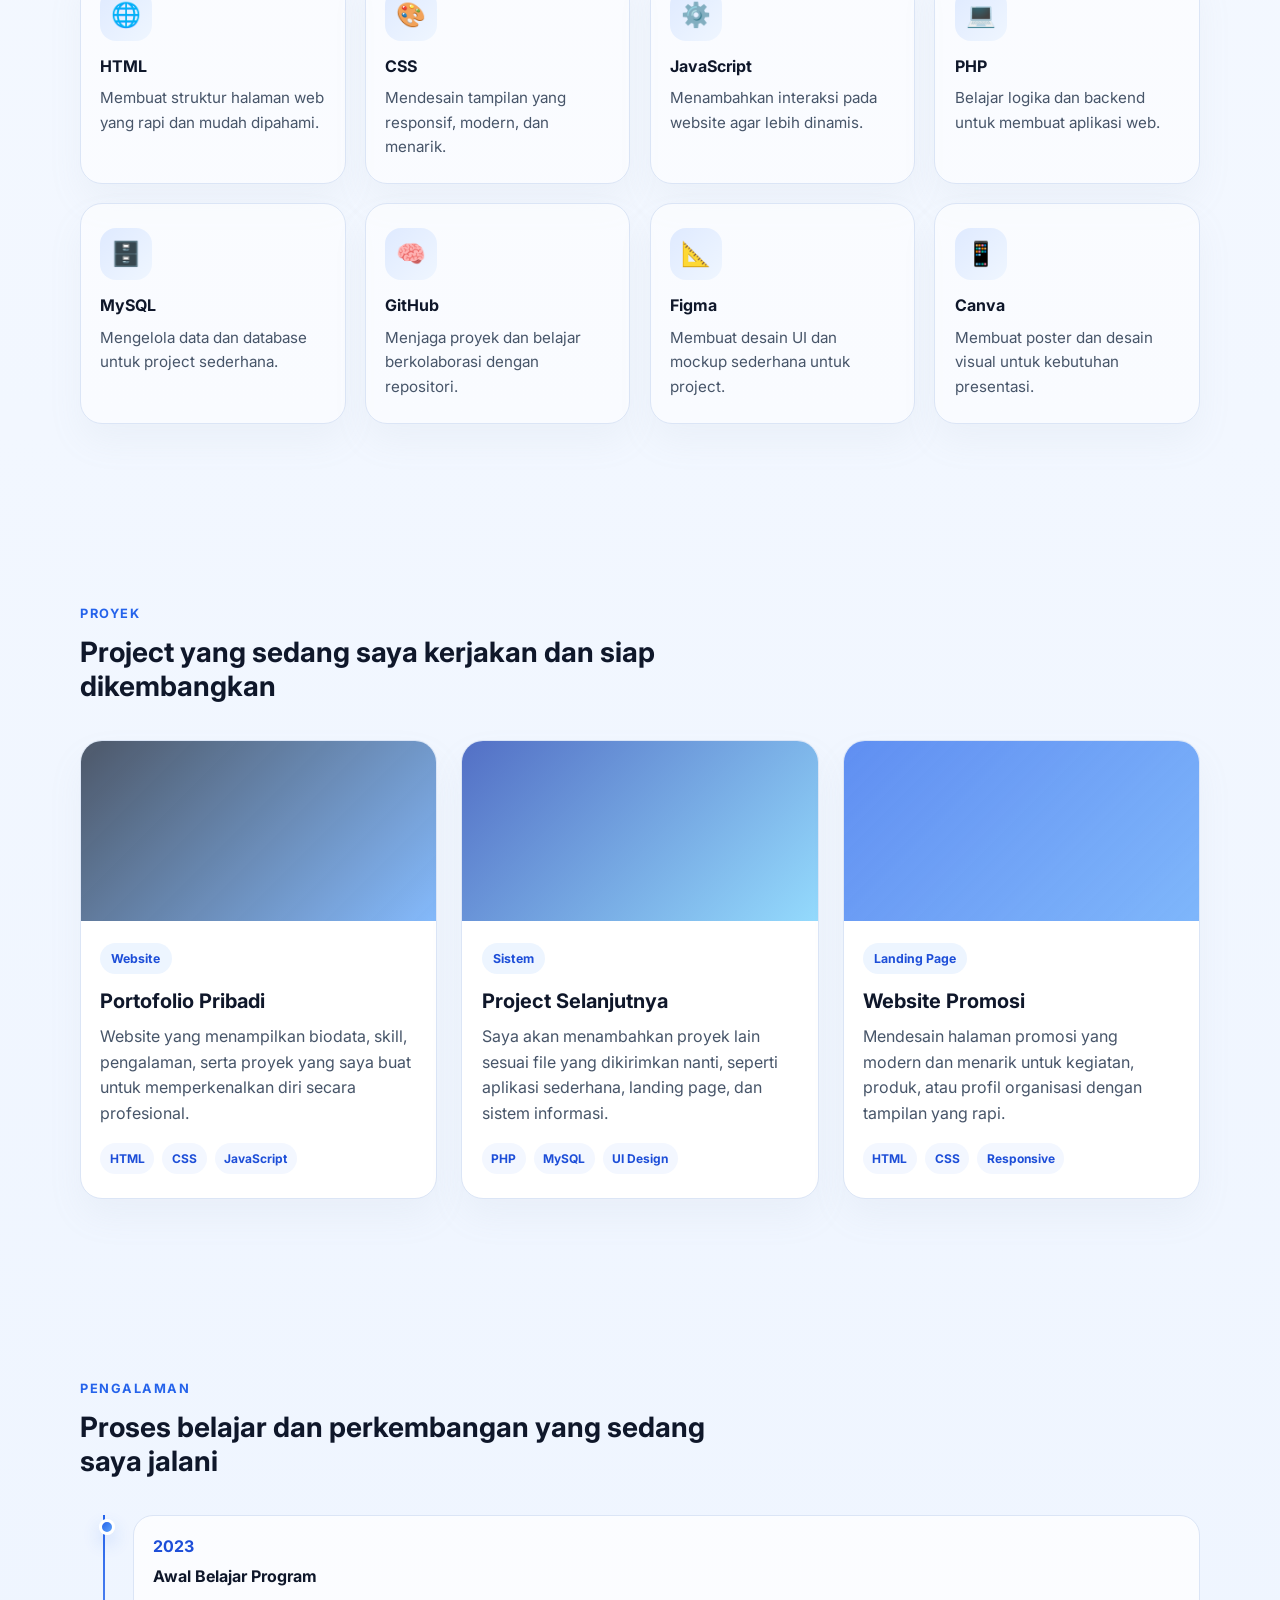
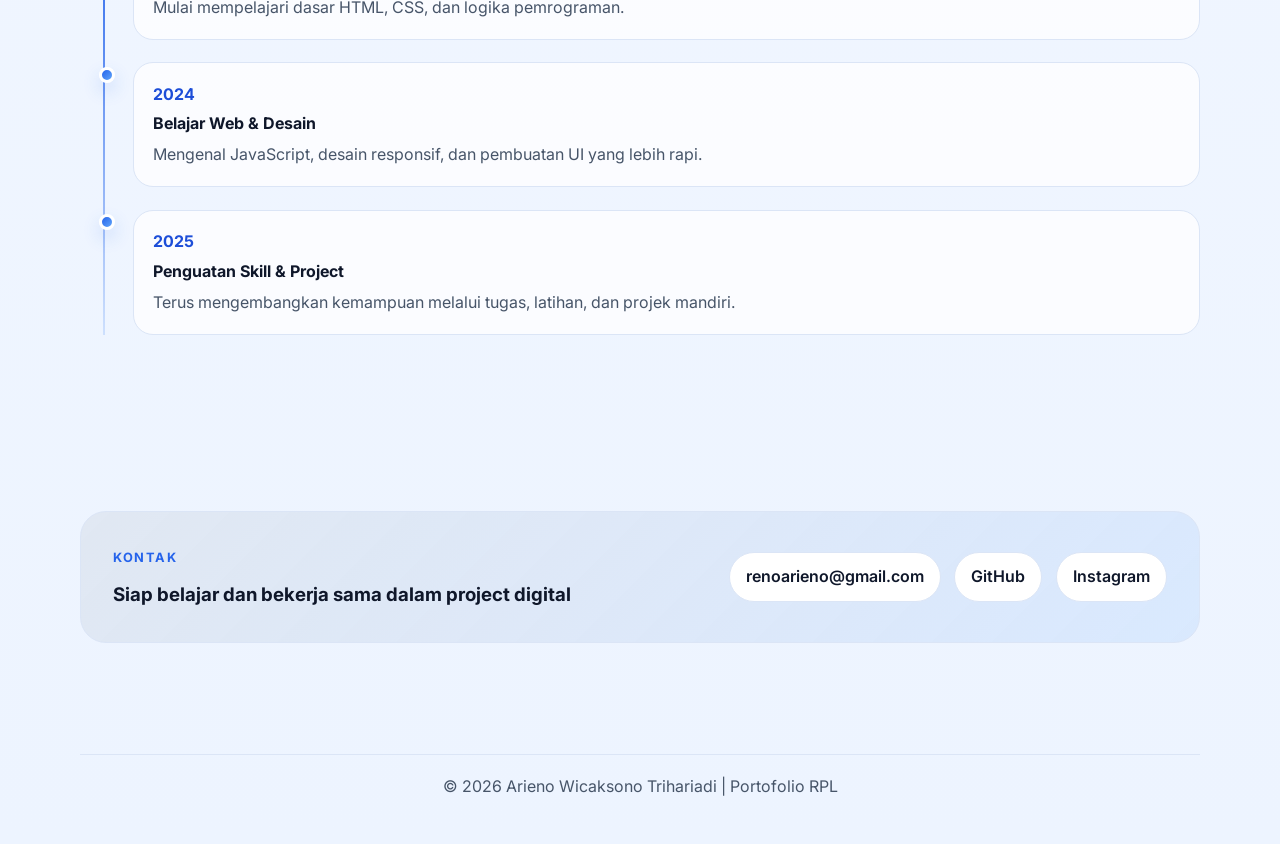
==== commit 8800bca1: "Refine portfolio landing page with stronger visual polish and responsive layout" ====
--- a/index.html
+++ b/index.html
@@ -19,8 +19,8 @@
   <body>
     <header class="header">
       <div class="container nav">
-        <a href="#home" class="brand">Arieno</a>
-        <nav class="nav-menu" id="navMenu">
+        <a href="#home" class="brand">Arieno<span>.</span></a>
+        <nav class="nav-menu" id="navMenu" aria-label="Navigasi utama">
           <a href="#about">Tentang</a>
           <a href="#skills">Skill</a>
           <a href="#projects">Proyek</a>
@@ -39,13 +39,13 @@
       <section class="hero" id="home">
         <div class="container hero-grid">
           <div class="hero-content">
-            <p class="eyebrow">Halo, saya</p>
+            <p class="eyebrow">Halo, nama saya</p>
             <h1>Arieno Wicaksono Trihariadi</h1>
-            <h2>Siswa SMK Bina Mandiri Multimedia</h2>
+            <h2>Web Developer & UI Enthusiast</h2>
             <p class="lead">
               Saya adalah siswa kelas 12 jurusan Rekayasa Perangkat Lunak yang
-              sedang fokus mempelajari pengembangan web, desain UI, dan dasar-dasar
-              pemrograman. Saya suka belajar hal baru, membuat proyek sederhana,
+              sedang fokus pada pengembangan web, desain antarmuka, dan dasar-dasar
+              programming. Saya suka belajar hal baru, membuat proyek sederhana,
               dan terus meningkatkan kemampuan saya di bidang teknologi.
             </p>
 
@@ -57,7 +57,7 @@
             <ul class="mini-stats">
               <li><strong>RPL</strong><span>Jurusan</span></li>
               <li><strong>12</strong><span>Kelas</span></li>
-              <li><strong>Belajar</strong><span>Aktif</span></li>
+              <li><strong>Aktif</strong><span>Belajar</span></li>
             </ul>
           </div>
 
@@ -72,6 +72,10 @@
               <div class="info-box">
                 <p>Focus</p>
                 <strong>Website & Programming</strong>
+              </div>
+              <div class="status-badge">
+                <span class="dot-live"></span>
+                Available for work
               </div>
             </div>
           </div>
@@ -272,7 +276,7 @@
 
           <div class="contact-links">
             <a href="mailto:renoarieno@gmail.com">renoarieno@gmail.com</a>
-            <a href="https://github.com/HKnami" target="_blank" rel="noreferrer">GitHub</a>
+            <a href="https://github.com/HKnami1" target="_blank" rel="noreferrer">GitHub</a>
             <a href="https://instagram.com" target="_blank" rel="noreferrer">Instagram</a>
           </div>
         </div>
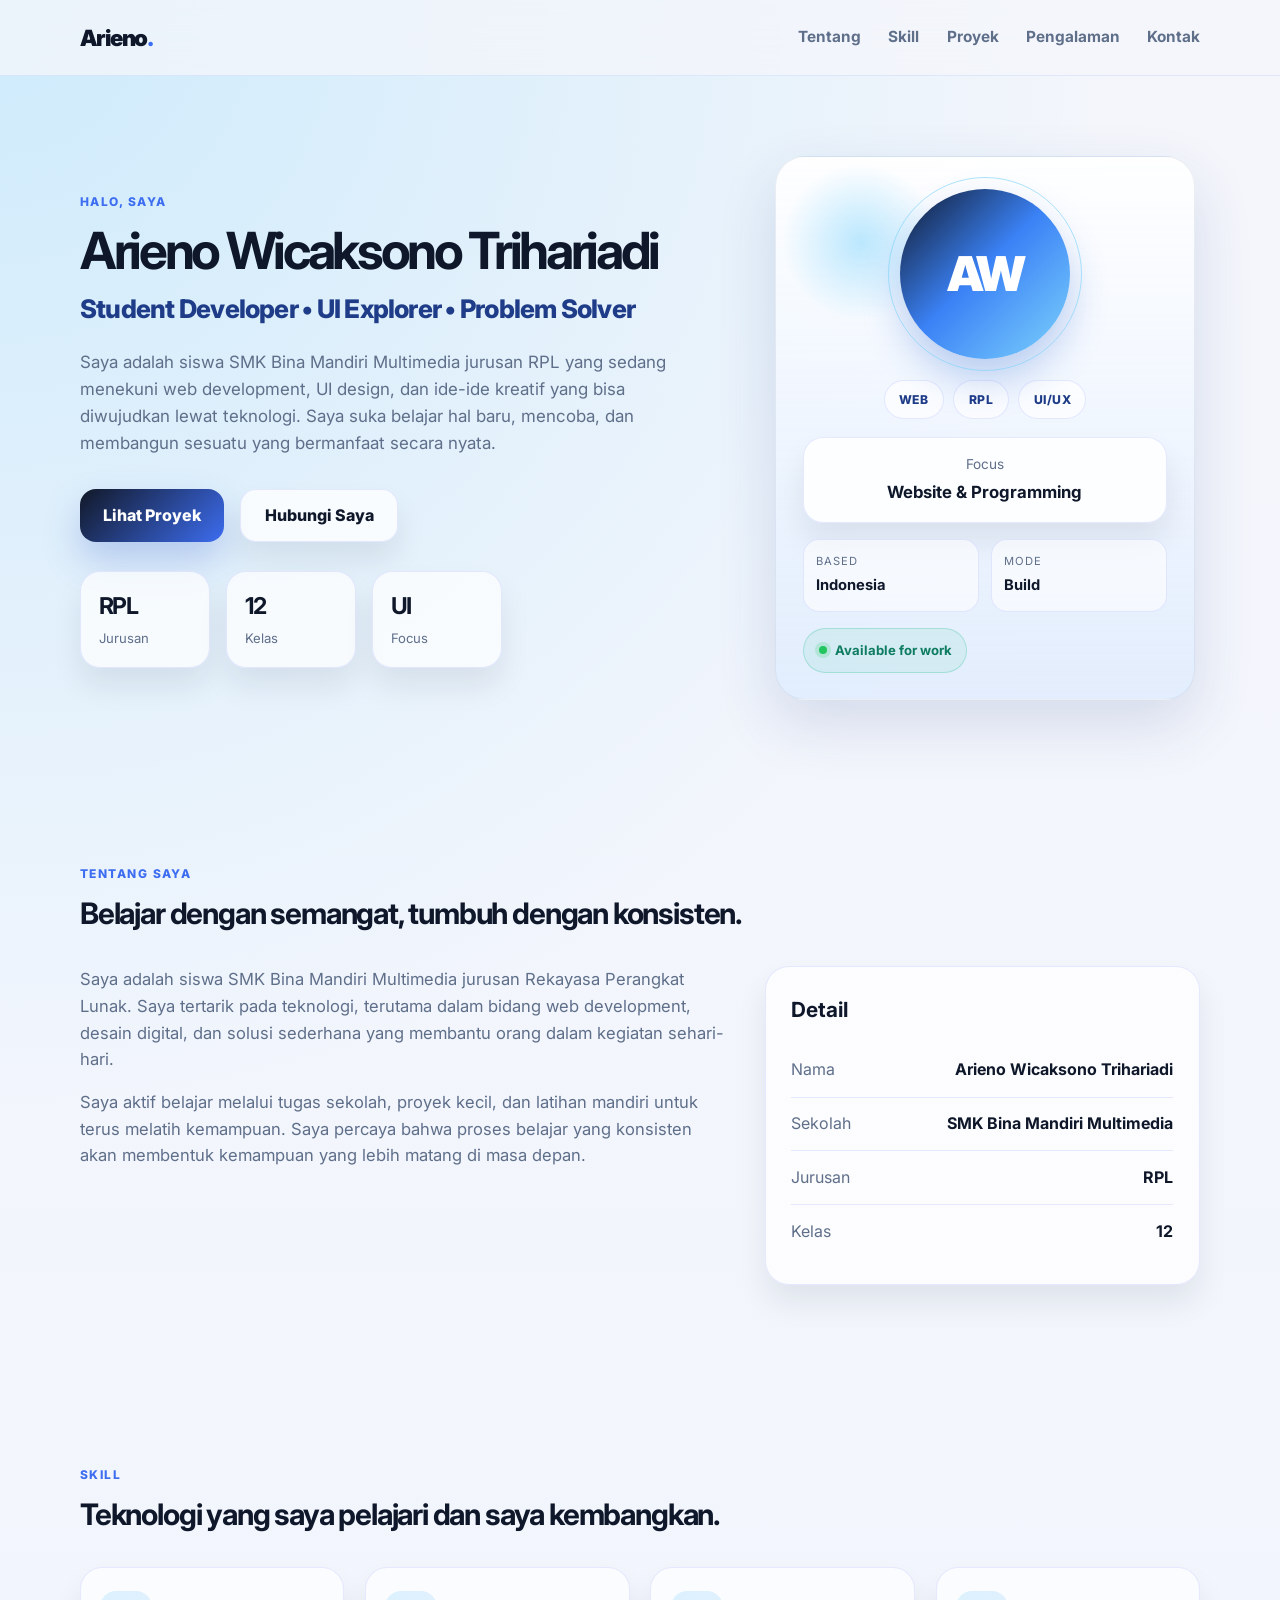
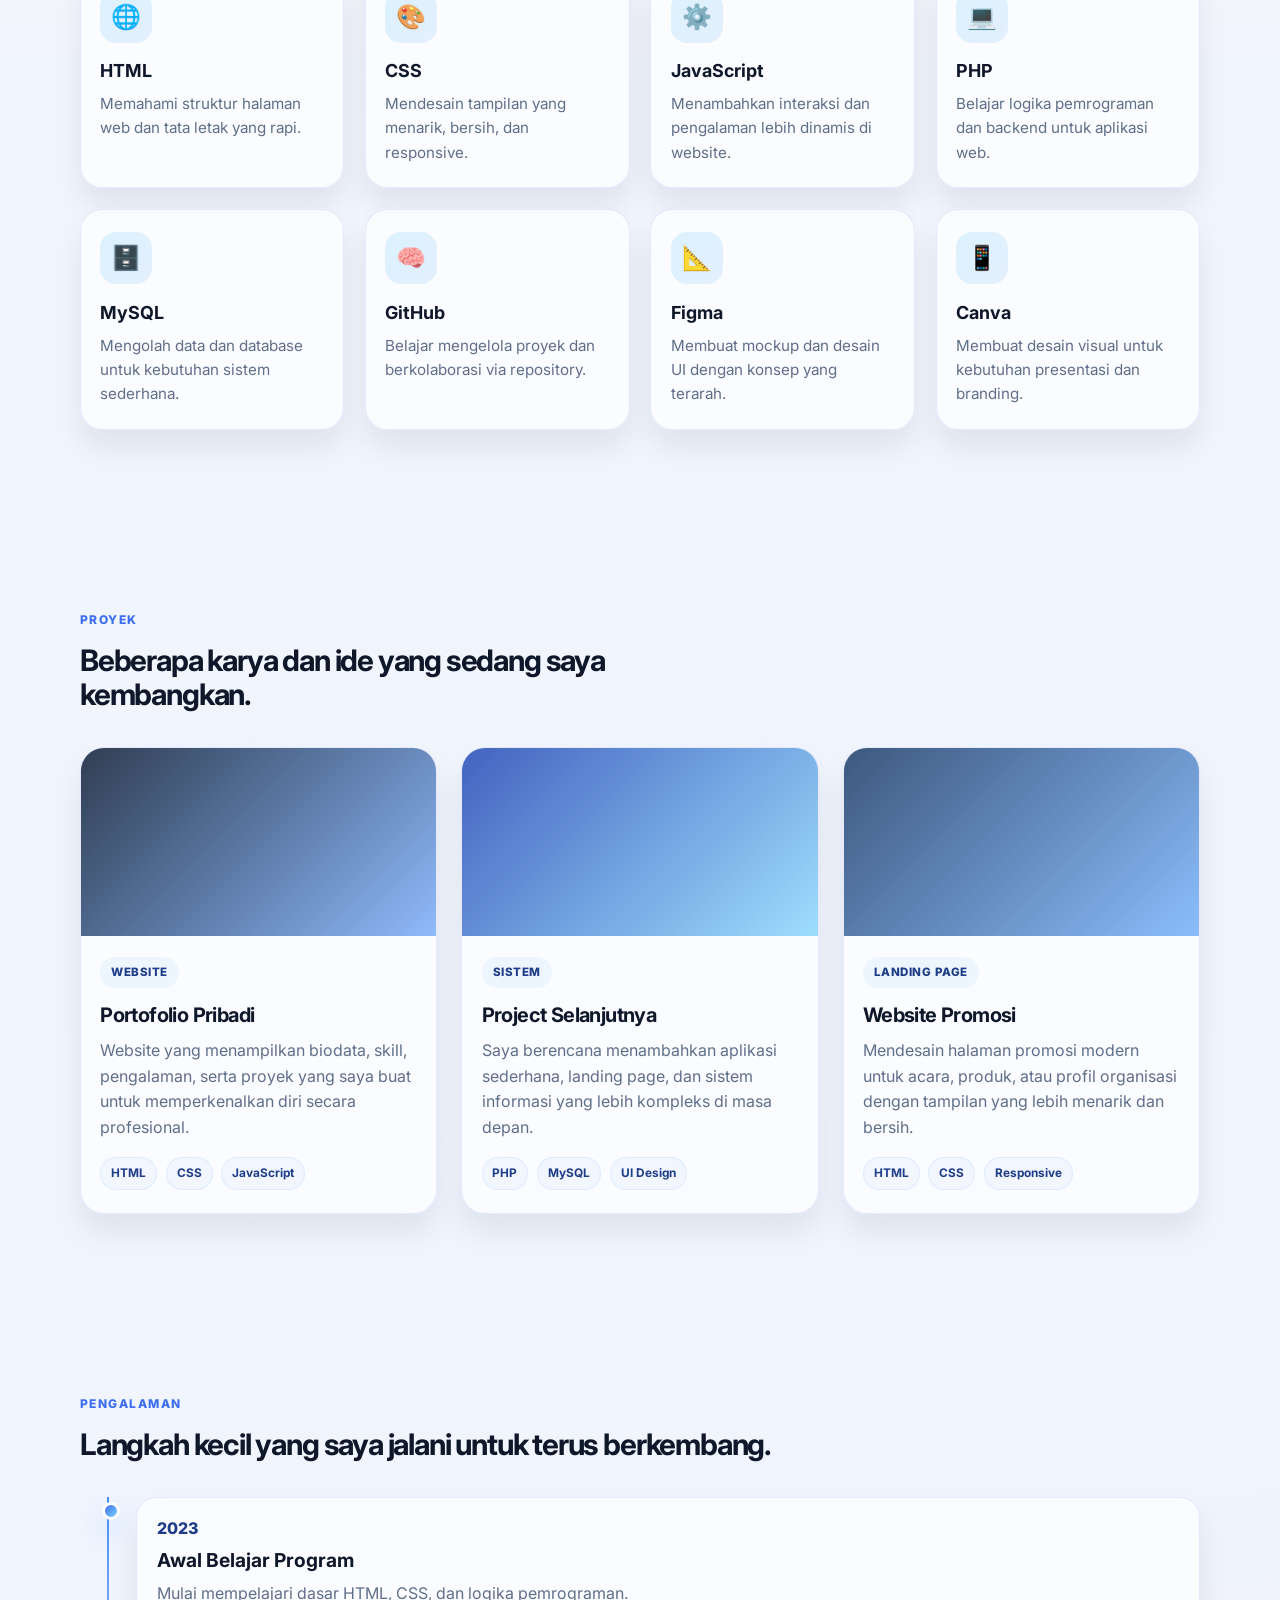
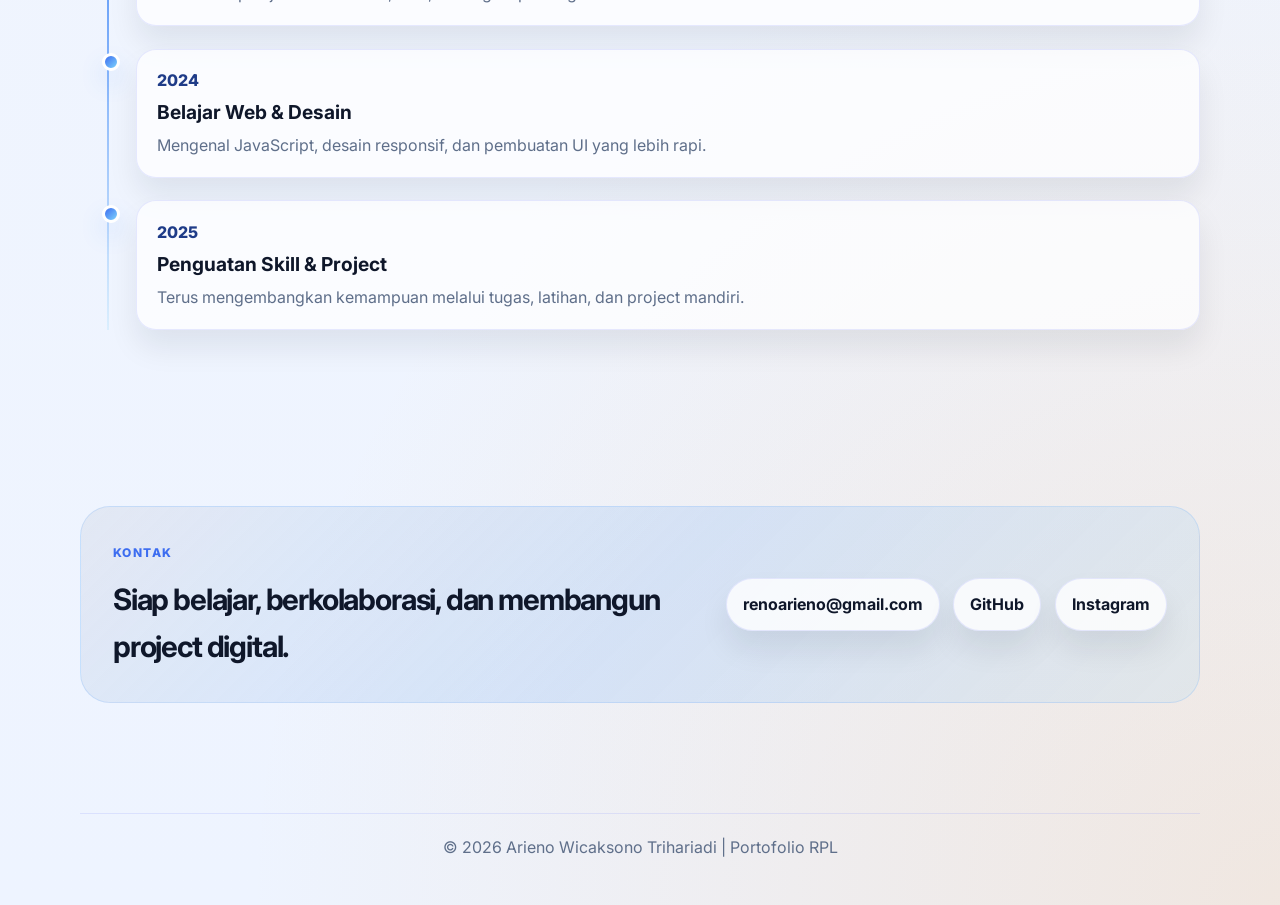
==== commit 524e204f: "Finalize the portfolio with the final unique design and content updates" ====
--- a/index.html
+++ b/index.html
@@ -11,7 +11,7 @@
     <link rel="preconnect" href="https://fonts.googleapis.com" />
     <link rel="preconnect" href="https://fonts.gstatic.com" crossorigin />
     <link
-      href="https://fonts.googleapis.com/css2?family=Inter:wght@400;500;600;700;800&display=swap"
+      href="https://fonts.googleapis.com/css2?family=Inter:wght@400;500;600;700;800;900&display=swap"
       rel="stylesheet"
     />
     <link rel="stylesheet" href="style.css" />
@@ -39,14 +39,14 @@
       <section class="hero" id="home">
         <div class="container hero-grid">
           <div class="hero-content">
-            <p class="eyebrow">Halo, nama saya</p>
+            <p class="eyebrow">Halo, saya</p>
             <h1>Arieno Wicaksono Trihariadi</h1>
-            <h2>Web Developer & UI Enthusiast</h2>
+            <h2>Student Developer • UI Explorer • Problem Solver</h2>
             <p class="lead">
-              Saya adalah siswa kelas 12 jurusan Rekayasa Perangkat Lunak yang
-              sedang fokus pada pengembangan web, desain antarmuka, dan dasar-dasar
-              programming. Saya suka belajar hal baru, membuat proyek sederhana,
-              dan terus meningkatkan kemampuan saya di bidang teknologi.
+              Saya adalah siswa SMK Bina Mandiri Multimedia jurusan RPL yang
+              sedang menekuni web development, UI design, dan ide-ide kreatif
+              yang bisa diwujudkan lewat teknologi. Saya suka belajar hal baru,
+              mencoba, dan membangun sesuatu yang bermanfaat secara nyata.
             </p>
 
             <div class="hero-actions">
@@ -57,22 +57,38 @@
             <ul class="mini-stats">
               <li><strong>RPL</strong><span>Jurusan</span></li>
               <li><strong>12</strong><span>Kelas</span></li>
-              <li><strong>Aktif</strong><span>Belajar</span></li>
+              <li><strong>UI</strong><span>Focus</span></li>
             </ul>
           </div>
 
           <div class="hero-visual" aria-label="Ilustrasi profil">
             <div class="profile-card">
-              <div class="avatar">AW</div>
+              <div class="avatar-wrap">
+                <div class="avatar">AW</div>
+              </div>
+
               <div class="card-badges">
                 <span>Web</span>
                 <span>RPL</span>
                 <span>UI/UX</span>
               </div>
+
               <div class="info-box">
                 <p>Focus</p>
                 <strong>Website & Programming</strong>
               </div>
+
+              <div class="profile-meta">
+                <div>
+                  <span>Based</span>
+                  <strong>Indonesia</strong>
+                </div>
+                <div>
+                  <span>Mode</span>
+                  <strong>Build</strong>
+                </div>
+              </div>
+
               <div class="status-badge">
                 <span class="dot-live"></span>
                 Available for work
@@ -86,21 +102,22 @@
         <div class="container">
           <div class="section-heading">
             <p class="eyebrow">Tentang Saya</p>
-            <h3>Berani belajar, terus berkembang, dan siap mencoba hal baru</h3>
+            <h3>Belajar dengan semangat, tumbuh dengan konsisten.</h3>
           </div>
 
           <div class="about-grid">
             <div class="about-text">
               <p>
-                Saya adalah siswa SMK Bina Mandiri Multimedia yang menempuh jurusan
-                Rekayasa Perangkat Lunak. Saya tertarik pada teknologi, terutama
-                dalam bidang web development dan desain digital.
+                Saya adalah siswa SMK Bina Mandiri Multimedia jurusan Rekayasa
+                Perangkat Lunak. Saya tertarik pada teknologi, terutama dalam
+                bidang web development, desain digital, dan solusi sederhana yang
+                membantu orang dalam kegiatan sehari-hari.
               </p>
               <p>
-                Saya aktif belajar melalui tugas sekolah, latihan mandiri, dan
-                proyek kecil yang saya buat untuk meningkatkan kemampuan saya. Saya
-                percaya bahwa kemampuan terbaik akan terbentuk dari proses belajar,
-                eksperimen, dan konsistensi.
+                Saya aktif belajar melalui tugas sekolah, proyek kecil, dan latihan
+                mandiri untuk terus melatih kemampuan. Saya percaya bahwa proses
+                belajar yang konsisten akan membentuk kemampuan yang lebih matang di
+                masa depan.
               </p>
             </div>
 
@@ -121,49 +138,49 @@
         <div class="container">
           <div class="section-heading">
             <p class="eyebrow">Skill</p>
-            <h3>Teknologi yang sedang saya pelajari</h3>
+            <h3>Teknologi yang saya pelajari dan saya kembangkan.</h3>
           </div>
 
           <div class="skills-grid">
             <div class="skill-card">
               <span class="skill-icon">🌐</span>
               <h4>HTML</h4>
-              <p>Membuat struktur halaman web yang rapi dan mudah dipahami.</p>
+              <p>Memahami struktur halaman web dan tata letak yang rapi.</p>
             </div>
             <div class="skill-card">
               <span class="skill-icon">🎨</span>
               <h4>CSS</h4>
-              <p>Mendesain tampilan yang responsif, modern, dan menarik.</p>
+              <p>Mendesain tampilan yang menarik, bersih, dan responsive.</p>
             </div>
             <div class="skill-card">
               <span class="skill-icon">⚙️</span>
               <h4>JavaScript</h4>
-              <p>Menambahkan interaksi pada website agar lebih dinamis.</p>
+              <p>Menambahkan interaksi dan pengalaman lebih dinamis di website.</p>
             </div>
             <div class="skill-card">
               <span class="skill-icon">💻</span>
               <h4>PHP</h4>
-              <p>Belajar logika dan backend untuk membuat aplikasi web.</p>
+              <p>Belajar logika pemrograman dan backend untuk aplikasi web.</p>
             </div>
             <div class="skill-card">
               <span class="skill-icon">🗄️</span>
               <h4>MySQL</h4>
-              <p>Mengelola data dan database untuk project sederhana.</p>
+              <p>Mengolah data dan database untuk kebutuhan sistem sederhana.</p>
             </div>
             <div class="skill-card">
               <span class="skill-icon">🧠</span>
               <h4>GitHub</h4>
-              <p>Menjaga proyek dan belajar berkolaborasi dengan repositori.</p>
+              <p>Belajar mengelola proyek dan berkolaborasi via repository.</p>
             </div>
             <div class="skill-card">
               <span class="skill-icon">📐</span>
               <h4>Figma</h4>
-              <p>Membuat desain UI dan mockup sederhana untuk project.</p>
+              <p>Membuat mockup dan desain UI dengan konsep yang terarah.</p>
             </div>
             <div class="skill-card">
               <span class="skill-icon">📱</span>
               <h4>Canva</h4>
-              <p>Membuat poster dan desain visual untuk kebutuhan presentasi.</p>
+              <p>Membuat desain visual untuk kebutuhan presentasi dan branding.</p>
             </div>
           </div>
         </div>
@@ -173,7 +190,7 @@
         <div class="container">
           <div class="section-heading">
             <p class="eyebrow">Proyek</p>
-            <h3>Project yang sedang saya kerjakan dan siap dikembangkan</h3>
+            <h3>Beberapa karya dan ide yang sedang saya kembangkan.</h3>
           </div>
 
           <div class="project-grid">
@@ -200,8 +217,8 @@
                 <span class="tag">Sistem</span>
                 <h4>Project Selanjutnya</h4>
                 <p>
-                  Saya akan menambahkan proyek lain sesuai file yang dikirimkan nanti,
-                  seperti aplikasi sederhana, landing page, dan sistem informasi.
+                  Saya berencana menambahkan aplikasi sederhana, landing page, dan
+                  sistem informasi yang lebih kompleks di masa depan.
                 </p>
                 <ul>
                   <li>PHP</li>
@@ -217,8 +234,8 @@
                 <span class="tag">Landing Page</span>
                 <h4>Website Promosi</h4>
                 <p>
-                  Mendesain halaman promosi yang modern dan menarik untuk kegiatan,
-                  produk, atau profil organisasi dengan tampilan yang rapi.
+                  Mendesain halaman promosi modern untuk acara, produk, atau profil
+                  organisasi dengan tampilan yang lebih menarik dan bersih.
                 </p>
                 <ul>
                   <li>HTML</li>
@@ -235,7 +252,7 @@
         <div class="container">
           <div class="section-heading">
             <p class="eyebrow">Pengalaman</p>
-            <h3>Proses belajar dan perkembangan yang sedang saya jalani</h3>
+            <h3>Langkah kecil yang saya jalani untuk terus berkembang.</h3>
           </div>
 
           <div class="timeline">
@@ -260,7 +277,7 @@
               <div>
                 <p class="year">2025</p>
                 <h4>Penguatan Skill & Project</h4>
-                <p>Terus mengembangkan kemampuan melalui tugas, latihan, dan projek mandiri.</p>
+                <p>Terus mengembangkan kemampuan melalui tugas, latihan, dan project mandiri.</p>
               </div>
             </div>
           </div>
@@ -271,7 +288,7 @@
         <div class="container contact-box">
           <div>
             <p class="eyebrow">Kontak</p>
-            <h3>Siap belajar dan bekerja sama dalam project digital</h3>
+            <h3>Siap belajar, berkolaborasi, dan membangun project digital.</h3>
           </div>
 
           <div class="contact-links">
--- a/style.css
+++ b/style.css
@@ -1,17 +1,19 @@
 :root {
-  --bg: #eef4ff;
-  --bg-strong: #e4ecff;
-  --surface: #ffffff;
-  --surface-soft: #f5f8ff;
-  --primary: #0f172a;
-  --primary-dark: #1d4ed8;
-  --primary-mid: #2563eb;
-  --accent: #60a5fa;
+  --bg: #f4f6fb;
+  --bg-strong: #eaf1ff;
+  --surface: rgba(255, 255, 255, 0.78);
+  --surface-strong: #ffffff;
+  --primary: #111827;
+  --primary-soft: #1f3c88;
+  --primary-mid: #3d6df0;
+  --accent: #7dd3fc;
   --accent-soft: #dbeafe;
+  --warm: #f7b267;
   --text: #0f172a;
-  --muted: #475569;
-  --border: #dbe5f6;
-  --shadow: 0 18px 40px rgba(37, 99, 235, 0.12);
+  --muted: #5f6f8a;
+  --border: rgba(129, 140, 248, 0.18);
+  --shadow: 0 24px 60px rgba(31, 60, 136, 0.14);
+  --shadow-soft: 0 18px 30px rgba(15, 23, 42, 0.08);
 }
 
 * {
@@ -26,18 +28,22 @@
 
 body {
   font-family: "Inter", sans-serif;
-  background: linear-gradient(180deg, #f7faff 0%, #edf4ff 100%);
+  background:
+    radial-gradient(circle at top left, rgba(125, 211, 252, 0.32), transparent 26%),
+    radial-gradient(circle at bottom right, rgba(247, 178, 103, 0.2), transparent 24%),
+    linear-gradient(180deg, var(--bg) 0%, #eef4ff 100%);
   color: var(--text);
   line-height: 1.6;
 }
 
-a {
-  text-decoration: none;
-  color: inherit;
-}
-
 img {
   max-width: 100%;
+  display: block;
+}
+
+a {
+  color: inherit;
+  text-decoration: none;
 }
 
 .container {
@@ -51,12 +57,12 @@
 
 .eyebrow {
   display: inline-block;
-  font-size: 0.8rem;
-  font-weight: 700;
+  margin-bottom: 0.85rem;
+  color: var(--primary-mid);
+  font-size: 0.75rem;
+  font-weight: 800;
   letter-spacing: 0.12em;
   text-transform: uppercase;
-  color: var(--primary-mid);
-  margin-bottom: 0.75rem;
 }
 
 .section-heading {
@@ -64,57 +70,84 @@
 }
 
 .section-heading h3 {
-  font-size: clamp(1.75rem, 2vw, 2.6rem);
-  line-height: 1.2;
-  max-width: 650px;
+  max-width: 700px;
+  font-size: clamp(1.85rem, 2vw, 2.7rem);
+  line-height: 1.15;
+  letter-spacing: -0.04em;
 }
 
 .header {
   position: sticky;
   top: 0;
-  z-index: 10;
-  backdrop-filter: blur(14px);
-  background: rgba(238, 244, 255, 0.8);
-  border-bottom: 1px solid rgba(59, 130, 246, 0.15);
+  z-index: 20;
+  backdrop-filter: blur(18px);
+  background: rgba(244, 246, 251, 0.75);
+  border-bottom: 1px solid rgba(59, 130, 246, 0.12);
 }
 
 .nav {
-  min-height: 72px;
+  min-height: 75px;
   display: flex;
   align-items: center;
   justify-content: space-between;
+  gap: 1.5rem;
 }
 
 .brand {
-  font-size: 1.2rem;
-  font-weight: 800;
+  font-size: 1.4rem;
+  font-weight: 900;
+  letter-spacing: -0.05em;
   color: var(--text);
 }
 
+.brand span {
+  color: var(--primary-mid);
+}
+
 .nav-menu {
   display: flex;
-  gap: 1.5rem;
   align-items: center;
+  gap: 1.7rem;
 }
 
 .nav-menu a {
-  color: var(--muted);
-  font-weight: 600;
+  position: relative;
+  color: var(--muted);
+  font-size: 0.96rem;
+  font-weight: 700;
   transition: 0.2s ease;
+}
+
+.nav-menu a::after {
+  content: "";
+  position: absolute;
+  left: 0;
+  bottom: -0.38rem;
+  width: 100%;
+  height: 2px;
+  background: linear-gradient(90deg, var(--primary-mid), var(--accent));
+  transform: scaleX(0);
+  transform-origin: left;
+  transition: transform 0.2s ease;
 }
 
 .nav-menu a:hover,
 .nav-menu a:focus-visible {
-  color: var(--primary-mid);
+  color: var(--primary-soft);
+}
+
+.nav-menu a:hover::after,
+.nav-menu a:focus-visible::after {
+  transform: scaleX(1);
 }
 
 .menu-toggle {
   display: none;
-  width: 44px;
-  height: 44px;
-  border: 1px solid var(--border);
-  border-radius: 12px;
-  background: var(--surface);
+  width: 46px;
+  height: 46px;
+  border: 1px solid var(--border);
+  border-radius: 14px;
+  background: rgba(255, 255, 255, 0.8);
   cursor: pointer;
 }
 
@@ -122,9 +155,9 @@
   display: block;
   width: 20px;
   height: 2px;
+  margin: 5px auto;
   background: var(--text);
-  margin: 5px auto;
-  border-radius: 10px;
+  border-radius: 99px;
 }
 
 .hero {
@@ -135,88 +168,95 @@
   display: grid;
   grid-template-columns: 1.2fr 0.8fr;
   align-items: center;
-  gap: 2.5rem;
+  gap: 2.8rem;
+}
+
+.hero-content {
+  position: relative;
 }
 
 .hero-content h1 {
-  font-size: clamp(2.5rem, 4vw, 4.4rem);
-  line-height: 1.05;
-  margin-bottom: 0.75rem;
+  margin-bottom: 0.9rem;
+  font-size: clamp(2.8rem, 4vw, 4.6rem);
+  line-height: 0.98;
+  letter-spacing: -0.065em;
 }
 
 .hero-content h2 {
-  font-size: clamp(1.2rem, 2vw, 1.8rem);
-  color: var(--primary-dark);
-  font-weight: 700;
-  margin-bottom: 1rem;
+  margin-bottom: 1.15rem;
+  color: var(--primary-soft);
+  font-size: clamp(1.15rem, 2vw, 1.8rem);
+  font-weight: 800;
+  letter-spacing: -0.03em;
 }
 
 .lead {
-  font-size: 1.05rem;
-  color: var(--muted);
-  max-width: 620px;
+  max-width: 610px;
+  color: var(--muted);
+  font-size: 1.06rem;
 }
 
 .hero-actions {
   display: flex;
   flex-wrap: wrap;
   gap: 1rem;
-  margin: 2rem 0 1.75rem;
+  margin: 2rem 0 1.8rem;
 }
 
 .btn {
   display: inline-flex;
   align-items: center;
   justify-content: center;
-  min-height: 48px;
-  padding: 0.8rem 1.3rem;
-  border-radius: 14px;
-  font-weight: 700;
-  transition: 0.2s ease;
+  min-height: 50px;
+  padding: 0.8rem 1.45rem;
+  border-radius: 16px;
+  font-weight: 800;
+  transition: transform 0.2s ease, box-shadow 0.2s ease;
+}
+
+.btn:hover {
+  transform: translateY(-2px);
 }
 
 .btn-primary {
   background: linear-gradient(135deg, var(--primary) 0%, var(--primary-mid) 100%);
   color: white;
-  box-shadow: var(--shadow);
-}
-
-.btn-primary:hover {
-  transform: translateY(-1px);
+  box-shadow: 0 18px 36px rgba(45, 85, 200, 0.25);
 }
 
 .btn-secondary {
-  background: var(--surface);
+  background: rgba(255, 255, 255, 0.78);
   border: 1px solid var(--border);
   color: var(--text);
+  box-shadow: var(--shadow-soft);
 }
 
 .mini-stats {
   list-style: none;
   display: flex;
   flex-wrap: wrap;
-  gap: 1.25rem;
-  margin-top: 1.2rem;
+  gap: 1rem;
 }
 
 .mini-stats li {
-  min-width: 120px;
+  min-width: 130px;
+  padding: 1rem 1.1rem;
   background: rgba(255, 255, 255, 0.7);
   border: 1px solid var(--border);
-  border-radius: 16px;
-  padding: 0.9rem 1rem;
-  box-shadow: 0 10px 20px rgba(84, 116, 186, 0.05);
+  border-radius: 20px;
+  box-shadow: var(--shadow-soft);
 }
 
 .mini-stats strong {
   display: block;
-  font-size: 1.35rem;
+  font-size: 1.45rem;
   color: var(--text);
+  letter-spacing: -0.05em;
 }
 
 .mini-stats span {
-  color: var(--muted);
-  font-size: 0.9rem;
+  font-size: 0.82rem;
+  color: var(--muted);
 }
 
 .hero-visual {
@@ -225,26 +265,54 @@
 }
 
 .profile-card {
+  position: relative;
   width: min(100%, 420px);
-  background: linear-gradient(180deg, rgba(255,255,255,0.95), rgba(219,234,254,0.7));
+  padding: 2rem 1.7rem 1.6rem;
+  background: linear-gradient(180deg, rgba(255,255,255,0.92), rgba(219,234,254,0.7));
   border: 1px solid rgba(148, 163, 184, 0.18);
   border-radius: 30px;
-  padding: 2rem;
   box-shadow: var(--shadow);
+  overflow: hidden;
+}
+
+.profile-card::before {
+  content: "";
+  position: absolute;
+  inset: 0 auto auto 0;
+  width: 170px;
+  height: 170px;
+  background: radial-gradient(circle, rgba(125, 211, 252, 0.5), transparent 65%);
+}
+
+.avatar-wrap {
+  position: relative;
+  display: flex;
+  justify-content: center;
+  margin-bottom: 1.3rem;
 }
 
 .avatar {
-  width: 150px;
-  height: 150px;
+  position: relative;
+  width: 170px;
+  height: 170px;
   border-radius: 50%;
-  margin: 0 auto 1.4rem;
   display: grid;
   place-items: center;
-  font-size: 2.5rem;
-  font-weight: 800;
+  font-size: 3rem;
+  font-weight: 900;
+  letter-spacing: -0.06em;
   color: white;
-  background: linear-gradient(135deg, #0f172a, #60a5fa);
-  box-shadow: 0 18px 38px rgba(30, 64, 175, 0.35);
+  background: linear-gradient(135deg, #0f172a 0%, #3b82f6 48%, #7dd3fc 100%);
+  box-shadow: 0 20px 38px rgba(34, 94, 204, 0.28);
+}
+
+.avatar::after {
+  content: "";
+  position: absolute;
+  inset: -12px;
+  border: 1px solid rgba(125, 211, 252, 0.9);
+  border-radius: 50%;
+  opacity: 0.7;
 }
 
 .card-badges {
@@ -252,42 +320,101 @@
   justify-content: center;
   flex-wrap: wrap;
   gap: 0.6rem;
-  margin-bottom: 1.2rem;
+  margin-bottom: 1.1rem;
 }
 
 .card-badges span {
-  padding: 0.5rem 0.8rem;
-  background: rgba(255,255,255,0.65);
-  border: 1px solid var(--border);
+  padding: 0.56rem 0.9rem;
   border-radius: 999px;
-  font-size: 0.8rem;
-  font-weight: 700;
-  color: var(--primary-dark);
+  background: rgba(255, 255, 255, 0.65);
+  border: 1px solid var(--border);
+  color: var(--primary-soft);
+  font-size: 0.76rem;
+  font-weight: 800;
+  letter-spacing: 0.04em;
+  text-transform: uppercase;
 }
 
 .info-box {
-  background: var(--surface);
-  border: 1px solid var(--border);
-  border-radius: 18px;
+  background: rgba(255, 255, 255, 0.85);
+  border: 1px solid var(--border);
+  border-radius: 20px;
   padding: 1rem 1.1rem;
   text-align: center;
+  box-shadow: var(--shadow-soft);
 }
 
 .info-box p {
   color: var(--muted);
   margin-bottom: 0.25rem;
+  font-size: 0.85rem;
+}
+
+.info-box strong {
+  font-size: 1.05rem;
+}
+
+.profile-meta {
+  display: grid;
+  grid-template-columns: repeat(2, minmax(0, 1fr));
+  gap: 0.8rem;
+  margin-top: 1rem;
+}
+
+.profile-meta div {
+  padding: 0.8rem 0.75rem;
+  border-radius: 16px;
+  border: 1px solid var(--border);
+  background: rgba(255, 255, 255, 0.6);
+}
+
+.profile-meta span {
+  display: block;
+  color: var(--muted);
+  font-size: 0.7rem;
+  text-transform: uppercase;
+  letter-spacing: 0.08em;
+}
+
+.profile-meta strong {
+  display: block;
+  margin-top: 0.2rem;
+  font-size: 0.92rem;
+}
+
+.status-badge {
+  display: inline-flex;
+  align-items: center;
+  gap: 0.5rem;
+  margin-top: 1rem;
+  padding: 0.7rem 0.9rem;
+  border-radius: 999px;
+  background: rgba(16, 185, 129, 0.08);
+  border: 1px solid rgba(16, 185, 129, 0.25);
+  color: #0e7c60;
+  font-weight: 700;
+  font-size: 0.82rem;
+}
+
+.dot-live {
+  width: 8px;
+  height: 8px;
+  display: inline-block;
+  border-radius: 50%;
+  background: #22c55e;
+  box-shadow: 0 0 0 4px rgba(34, 197, 94, 0.18);
 }
 
 .about-grid {
   display: grid;
-  grid-template-columns: 1.3fr 0.7fr;
+  grid-template-columns: 1.2fr 0.8fr;
   gap: 2rem;
   align-items: start;
 }
 
 .about-text {
   color: var(--muted);
-  font-size: 1.02rem;
+  font-size: 1.04rem;
 }
 
 .about-text p + p {
@@ -295,16 +422,16 @@
 }
 
 .about-panel {
-  background: var(--surface);
-  border: 1px solid var(--border);
-  border-radius: 22px;
-  padding: 1.5rem;
-  box-shadow: 0 10px 28px rgba(148, 163, 184, 0.08);
+  background: rgba(255, 255, 255, 0.72);
+  border: 1px solid var(--border);
+  border-radius: 24px;
+  padding: 1.6rem;
+  box-shadow: var(--shadow-soft);
 }
 
 .about-panel h4 {
-  font-size: 1.2rem;
-  margin-bottom: 1rem;
+  margin-bottom: 1.1rem;
+  font-size: 1.3rem;
 }
 
 .about-panel ul {
@@ -315,7 +442,7 @@
   display: flex;
   justify-content: space-between;
   gap: 1rem;
-  padding: 0.8rem 0;
+  padding: 0.85rem 0;
   border-bottom: 1px solid var(--border);
 }
 
@@ -330,15 +457,21 @@
 .skills-grid {
   display: grid;
   grid-template-columns: repeat(4, minmax(0, 1fr));
-  gap: 1.2rem;
+  gap: 1.3rem;
 }
 
 .skill-card {
-  background: rgba(255, 255, 255, 0.6);
+  padding: 1.4rem 1.2rem;
+  background: rgba(255, 255, 255, 0.7);
   border: 1px solid var(--border);
   border-radius: 22px;
-  padding: 1.5rem 1.2rem;
-  box-shadow: 0 18px 35px rgba(148, 163, 184, 0.08);
+  box-shadow: var(--shadow-soft);
+  transition: transform 0.2s ease, box-shadow 0.2s ease;
+}
+
+.skill-card:hover {
+  transform: translateY(-4px);
+  box-shadow: 0 22px 30px rgba(87, 99, 155, 0.09);
 }
 
 .skill-icon {
@@ -347,14 +480,15 @@
   height: 52px;
   align-items: center;
   justify-content: center;
+  margin-bottom: 0.9rem;
   border-radius: 16px;
-  background: linear-gradient(135deg, #dfeaff, #eff6ff);
+  background: linear-gradient(135deg, rgba(125, 211, 252, 0.25), rgba(96, 165, 250, 0.15));
   font-size: 1.5rem;
-  margin-bottom: 0.8rem;
 }
 
 .skill-card h4 {
-  margin-bottom: 0.45rem;
+  margin-bottom: 0.38rem;
+  font-size: 1.12rem;
 }
 
 .skill-card p {
@@ -369,52 +503,64 @@
 }
 
 .project-card {
-  background: var(--surface);
-  border: 1px solid var(--border);
-  border-radius: 22px;
+  background: rgba(255, 255, 255, 0.72);
+  border: 1px solid var(--border);
+  border-radius: 24px;
   overflow: hidden;
-  box-shadow: 0 18px 35px rgba(148, 163, 184, 0.08);
+  box-shadow: var(--shadow-soft);
+  transition: transform 0.2s ease, box-shadow 0.2s ease;
+}
+
+.project-card:hover {
+  transform: translateY(-4px);
+  box-shadow: 0 22px 44px rgba(59, 130, 246, 0.12);
 }
 
 .project-thumb {
-  height: 180px;
+  height: 188px;
   background-size: cover;
   background-position: center;
 }
 
 .project-thumb.one {
-  background: linear-gradient(135deg, rgba(15, 23, 42, 0.7), rgba(96, 165, 250, 0.75)),
-    linear-gradient(135deg, #e0f2fe, #eff6ff);
+  background:
+    linear-gradient(135deg, rgba(17, 24, 39, 0.8), rgba(59, 130, 246, 0.5)),
+    linear-gradient(135deg, rgba(147, 197, 253, 0.7), rgba(224, 242, 254, 0.8));
 }
 
 .project-thumb.two {
-  background: linear-gradient(135deg, rgba(30, 64, 175, 0.72), rgba(125, 211, 252, 0.8)),
-    linear-gradient(135deg, #dbeafe, #eff6ff);
+  background:
+    linear-gradient(135deg, rgba(30, 64, 175, 0.78), rgba(125, 211, 252, 0.7)),
+    linear-gradient(135deg, rgba(191, 219, 254, 0.85), rgba(224, 242, 254, 0.68));
 }
 
 .project-thumb.three {
-  background: linear-gradient(135deg, rgba(37, 99, 235, 0.68), rgba(96, 165, 250, 0.8)),
-    linear-gradient(135deg, #dbeafe, #f8fbff);
+  background:
+    linear-gradient(135deg, rgba(27, 54, 94, 0.8), rgba(96, 165, 250, 0.7)),
+    linear-gradient(135deg, rgba(191, 219, 254, 0.85), rgba(239, 246, 255, 0.9));
 }
 
 .project-body {
-  padding: 1.4rem 1.2rem 1.5rem;
+  padding: 1.35rem 1.2rem 1.45rem;
 }
 
 .tag {
   display: inline-block;
-  padding: 0.35rem 0.7rem;
+  margin-bottom: 0.7rem;
+  padding: 0.38rem 0.7rem;
   border-radius: 999px;
-  background: #edf5ff;
-  color: var(--primary-dark);
-  font-size: 0.77rem;
-  font-weight: 700;
-  margin-bottom: 0.7rem;
+  background: #edf6ff;
+  color: var(--primary-soft);
+  font-size: 0.72rem;
+  font-weight: 800;
+  letter-spacing: 0.04em;
+  text-transform: uppercase;
 }
 
 .project-body h4 {
   margin-bottom: 0.45rem;
   font-size: 1.25rem;
+  letter-spacing: -0.03em;
 }
 
 .project-body p {
@@ -426,15 +572,16 @@
   list-style: none;
   display: flex;
   flex-wrap: wrap;
-  gap: 0.5rem;
+  gap: 0.55rem;
 }
 
 .project-body li {
-  padding: 0.38rem 0.6rem;
+  padding: 0.38rem 0.62rem;
   border-radius: 999px;
-  background: #f3f7ff;
-  color: var(--primary-dark);
-  font-size: 0.75rem;
+  background: #f2f7ff;
+  border: 1px solid rgba(96, 165, 250, 0.15);
+  color: var(--primary-soft);
+  font-size: 0.74rem;
   font-weight: 700;
 }
 
@@ -442,17 +589,17 @@
   position: relative;
   display: grid;
   gap: 1.4rem;
-  margin-left: 1rem;
+  margin-left: 1.2rem;
 }
 
 .timeline::before {
   content: "";
   position: absolute;
-  left: 7px;
+  left: 8px;
   top: 0;
   bottom: 0;
   width: 2px;
-  background: linear-gradient(180deg, var(--primary-mid), rgba(59,130,246,0.18));
+  background: linear-gradient(180deg, rgba(59, 130, 246, 0.9), rgba(125, 211, 252, 0.18));
 }
 
 .timeline-item {
@@ -466,31 +613,33 @@
 
 .dot {
   position: relative;
-  width: 16px;
-  height: 16px;
+  width: 18px;
+  height: 18px;
+  margin-top: 0.3rem;
   border-radius: 50%;
   background: linear-gradient(135deg, var(--primary-mid), var(--accent));
   border: 3px solid white;
-  box-shadow: 0 8px 18px rgba(37,99,235,0.2);
-  margin-top: 0.3rem;
+  box-shadow: 0 12px 24px rgba(59, 130, 246, 0.18);
   z-index: 1;
 }
 
 .timeline-item div {
-  background: rgba(255,255,255,0.75);
+  background: rgba(255, 255, 255, 0.72);
   border: 1px solid var(--border);
   border-radius: 20px;
   padding: 1.15rem 1.2rem;
+  box-shadow: var(--shadow-soft);
 }
 
 .year {
-  color: var(--primary-dark);
-  font-weight: 700;
-  margin-bottom: 0.25rem;
+  margin-bottom: 0.2rem;
+  color: var(--primary-soft);
+  font-weight: 800;
 }
 
 .timeline-item h4 {
   margin-bottom: 0.35rem;
+  font-size: 1.2rem;
 }
 
 .timeline-item p:last-child {
@@ -498,14 +647,20 @@
 }
 
 .contact-box {
-  background: linear-gradient(135deg, rgba(15, 23, 42, 0.06), rgba(96, 165, 250, 0.14));
-  border: 1px solid var(--border);
-  border-radius: 26px;
-  padding: 2rem;
   display: flex;
   align-items: center;
   justify-content: space-between;
   gap: 1rem;
+  padding: 2rem;
+  border: 1px solid rgba(96, 165, 250, 0.2);
+  border-radius: 30px;
+  background: linear-gradient(135deg, rgba(15, 23, 42, 0.05), rgba(96, 165, 250, 0.18), rgba(125, 211, 252, 0.12));
+}
+
+.contact-box h3 {
+  max-width: 560px;
+  font-size: clamp(1.8rem, 2.3vw, 2.5rem);
+  letter-spacing: -0.04em;
 }
 
 .contact-links {
@@ -515,12 +670,13 @@
 }
 
 .contact-links a {
-  background: var(--surface);
-  border: 1px solid var(--border);
+  padding: 0.8rem 1rem;
   border-radius: 999px;
-  padding: 0.72rem 1rem;
-  font-weight: 600;
+  background: rgba(255, 255, 255, 0.8);
+  border: 1px solid var(--border);
   color: var(--text);
+  font-weight: 700;
+  box-shadow: var(--shadow-soft);
 }
 
 .footer {
@@ -528,8 +684,8 @@
 }
 
 .footer-wrap {
+  padding-top: 1.3rem;
   border-top: 1px solid var(--border);
-  padding-top: 1.2rem;
   text-align: center;
   color: var(--muted);
 }
@@ -545,8 +701,8 @@
   .hero-grid,
   .about-grid,
   .contact-box {
+    display: grid;
     grid-template-columns: 1fr;
-    display: grid;
   }
 
   .skills-grid {
@@ -575,11 +731,12 @@
     display: none;
     flex-direction: column;
     align-items: flex-start;
+    gap: 0.7rem;
+    padding: 1rem;
     background: rgba(255, 255, 255, 0.95);
     border: 1px solid var(--border);
-    border-radius: 16px;
-    padding: 1rem;
-    box-shadow: 0 18px 35px rgba(15, 23, 42, 0.08);
+    border-radius: 18px;
+    box-shadow: 0 24px 40px rgba(15, 23, 42, 0.08);
   }
 
   .nav-menu.open {
@@ -596,7 +753,15 @@
   }
 
   .contact-box {
-    padding: 1.4rem;
-    display: grid;
-  }
-}
+    padding: 1.5rem;
+  }
+
+  .contact-links {
+    width: 100%;
+  }
+
+  .contact-links a {
+    flex: 1 1 100%;
+    text-align: center;
+  }
+}
